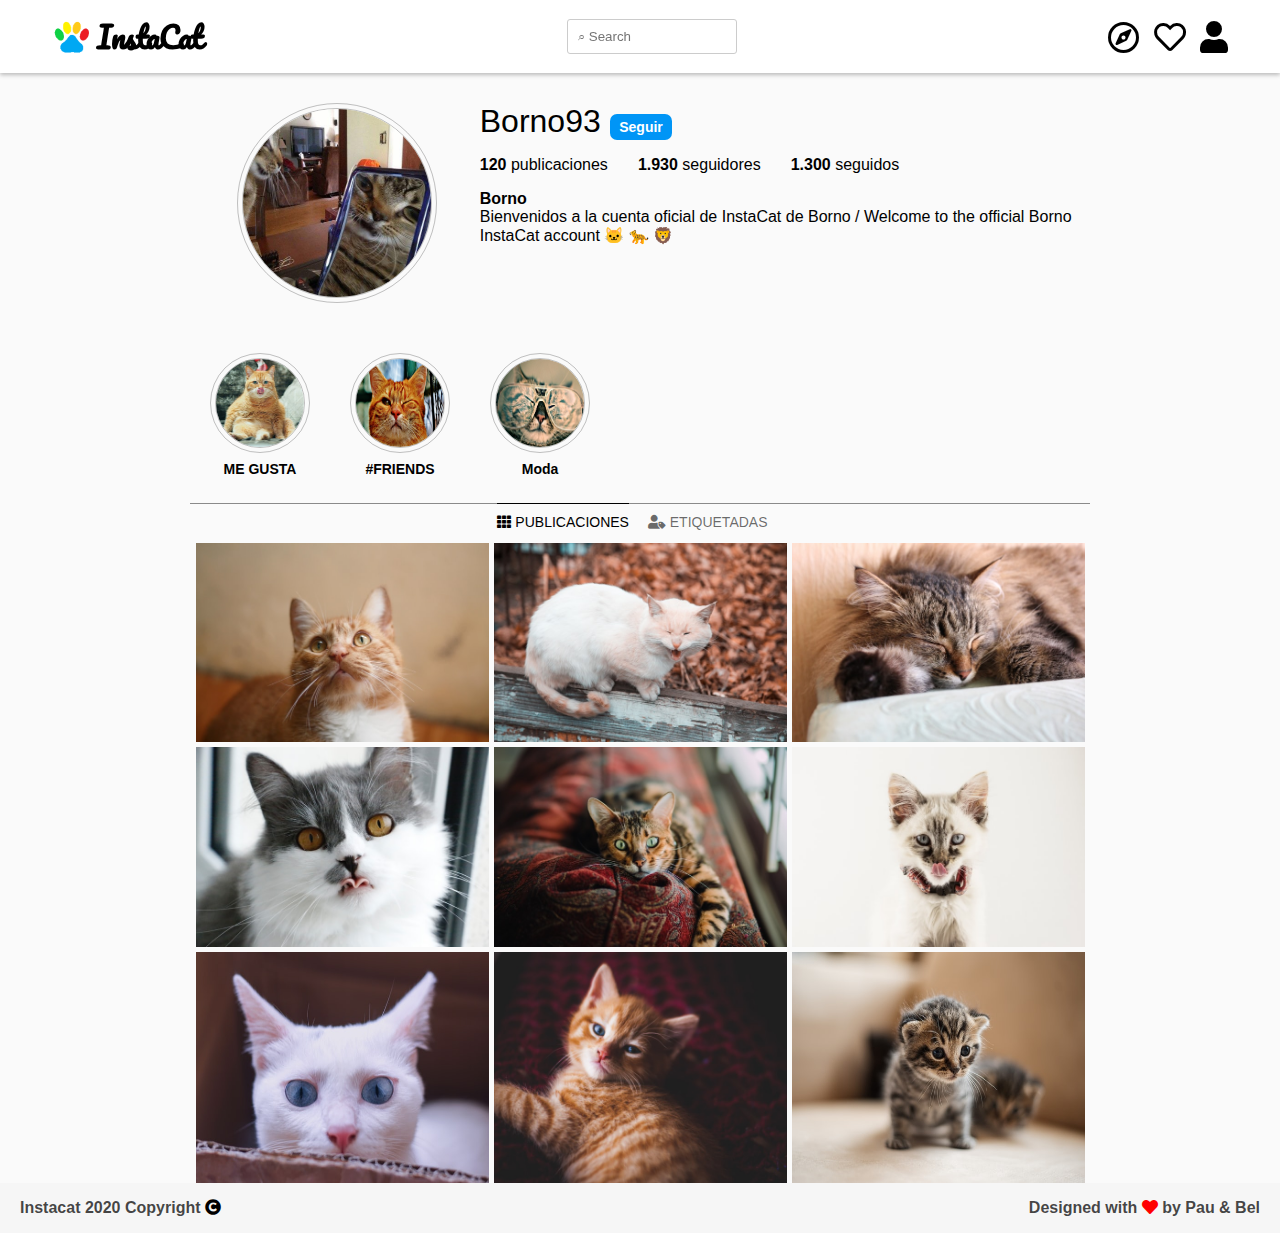
==== index.html @ bebe20be "ultimo cambio aceptado" ====
<!DOCTYPE html>
<html lang="en">

    <head>
        <meta charset="UTF-8">
        <meta name="viewport" content="width=device-width, initial-scale=1.0">
        <link rel="stylesheet" href="./styles/style.css">
        <link rel="stylesheet" href="https://use.fontawesome.com/releases/v5.12.1/css/all.css">
        <link href="https://fonts.googleapis.com/css2?family=Pacifico&display=swap" rel="stylesheet">
        <link rel="icon" type="image/png" href="favicon.png">
        <title>InstaCats</title>
    </head>

    <body>
        <!-- 
        ███╗   ██╗ █████╗ ██╗   ██╗
        ████╗  ██║██╔══██╗██║   ██║
        ██╔██╗ ██║███████║██║   ██║
        ██║╚██╗██║██╔══██║╚██╗ ██╔╝
        ██║ ╚████║██║  ██║ ╚████╔╝ 
        ╚═╝  ╚═══╝╚═╝  ╚═╝  ╚═══╝  
                                   
        -->
        <header class="header">
            <nav class="nav">
                <div class="nav__logo" >
                    <img class="nav__logo-logo" src="favicon.png" width="50" height="50">
                    <h4 class="nav__title">InstaCat</h4>
                </div>
  
                <input class="nav__search-bar " type="search" placeholder="&#8981; Search"  id="searchBarHeader"   />
            
                </form>
                <div class="nav__icons">
                    <i class="far fa-compass fa-2x nav__icons-icon "></i>

                    <i class="far fa-heart fa-2x nav__icons-icon" id="userLikes"></i>
                    
                    <i class="fas fa-user fa-2x nav__icons-icon"  id="userLogo"></i>


                
                    <div class="nav__icons__menu-likes" id="likesMenu"> 
                        <ul class="nav__icons__menu-profile__ul">
                            <li class="nav__icons__menu-profile__ul__li"> ♥ like 1</li>
                            <li class="nav__icons__menu-profile__ul__li"> ♥ like 2</li>
                            <li class="nav__icons__menu-profile__ul__li"> ♥ like 3</li>
                        </ul>
                        </div>
                    <div class="nav__icons__menu-profile" id="profileMenu"> 
                        <ul class="nav__icons__menu-profile__ul">
                            <li class="nav__icons__menu-profile__ul__li">Edit profile</li>
                            <li class="nav__icons__menu-profile__ul__li">Settings</li>
                            <li class="nav__icons__menu-profile__ul__li">Log out</li>
                        </ul>
                    
                    
                </div>
            </nav>
            </div>
        </header>


        <div class="container">
            <!-- 
                ██████╗ ██████╗  ██████╗ ███████╗██╗██╗     ███████╗
                ██╔══██╗██╔══██╗██╔═══██╗██╔════╝██║██║     ██╔════╝
                ██████╔╝██████╔╝██║   ██║█████╗  ██║██║     █████╗  
                ██╔═══╝ ██╔══██╗██║   ██║██╔══╝  ██║██║     ██╔══╝  
                ██║     ██║  ██║╚██████╔╝██║     ██║███████╗███████╗
                ╚═╝     ╚═╝  ╚═╝ ╚═════╝ ╚═╝     ╚═╝╚══════╝╚══════╝
                                                                    
             -->
            <section class="section-profile">
                <!-- PROFILE 1 -->
                <div class="profile__figure profile__col-1">
                    <figure class="profile__figure-container">
                        <img src="images/profile.jpg" alt="Foto de perfil" class="profile__img">
                    </figure>
                </div>
                <!-- PROFILE 2 -->
                <div class="profile__description-container profile__col-2">
                    <div class="profile__user">


                        <h1 class="profile__user-title">Borno93</h1>
                        <span class="profile__user-following">
                            <a class="user__following-button"> Seguir</a>
                        </span>

                    </div>
                    <div class="profile__followers">
                        <p><b>120</b> publicaciones</p>
                        <p><b>1.930</b> seguidores</p>
                        <p><b>1.300</b> seguidos</p>
                    </div>
                    <div class="profile__description">
                        <h4>Borno</h4>
                        <p>Bienvenidos a la cuenta oficial de InstaCat de Borno / Welcome to the
                            official Borno
                            InstaCat account &#128049; &#128006; &#129409;
                        </p>
                    </div>
                </div>
            </section>

            <!-- 
            ██████╗ ███████╗██╗      █████╗ ████████╗███████╗██████╗ 
            ██╔══██╗██╔════╝██║     ██╔══██╗╚══██╔══╝██╔════╝██╔══██╗
            ██████╔╝█████╗  ██║     ███████║   ██║   █████╗  ██║  ██║
            ██╔══██╗██╔══╝  ██║     ██╔══██║   ██║   ██╔══╝  ██║  ██║
            ██║  ██║███████╗███████╗██║  ██║   ██║   ███████╗██████╔╝
            ╚═╝  ╚═╝╚══════╝╚══════╝╚═╝  ╚═╝   ╚═╝   ╚══════╝╚═════╝ 
                                                                     
            -->
            <section class="friends">
                <figure class="friends__figure">

                    <img src="images/f-1.jpg" alt="Foto de perfil" class="friends__img">
                    <p class="friends__description">ME GUSTA</p>
                </figure>

                <figure class="friends__figure">

                    <img src="images/f-2.jpg" alt="Foto de perfil" class="friends__img">
                    <p class="friends__description">#FRIENDS</p>
                </figure>

                <figure class="friends__figure">

                    <img src="images/f-3.jpg" alt="Foto de perfil" class="friends__img">
                    <p class="friends__description">Moda</p>
                </figure>
            </section>
            <div class="line">

            </div>
            <div class="pubs-eti">
                <span class="tag-active" id="publicaciones" onclick="swt('publicaciones','etiquetas')"><i
                        class="fas fa-th "></i>
                    PUBLICACIONES</span>
                <span class="not-active" id="etiquetas" onclick="swt('etiquetas','publicaciones')"><i
                        class="fas fa-user-tag"></i>
                    ETIQUETADAS</span>
            </div>
            <!-- 
                 ██████╗  █████╗ ██╗     ██╗     ███████╗██████╗ ██╗   ██╗
                ██╔════╝ ██╔══██╗██║     ██║     ██╔════╝██╔══██╗╚██╗ ██╔╝
                ██║  ███╗███████║██║     ██║     █████╗  ██████╔╝ ╚████╔╝ 
                ██║   ██║██╔══██║██║     ██║     ██╔══╝  ██╔══██╗  ╚██╔╝  
                ╚██████╔╝██║  ██║███████╗███████╗███████╗██║  ██║   ██║   
                 ╚═════╝ ╚═╝  ╚═╝╚══════╝╚══════╝╚══════╝╚═╝  ╚═╝   ╚═╝   
                                                                          
             -->


            <div class="gallery">
                <div class="gallery__item gallery__grid-item1">
                    <a class="gallery__img-link">
                        <img class="gallery__img-post" data-img='1' src="images/w-1.jpg" alt="imagen de gato"
                            width="350" height="300">
                        <span class="gallery__likes gallery__overlay"><i class="fas fa-heart"></i> 100</span>
                        <span class="gallery__comments gallery__overlay"><i class="fas fa-comments"></i> 100</span>
                    </a>
                </div>
                <div class="gallery__item  gallery__grid-item2">
                    <a class="gallery__img-link">
                        <img class="gallery__img-post" data-img='2' src="images/w-2.jpg" alt="imagen de gato"
                            width="350" height="300">

                        <span class="gallery__likes gallery__overlay"><i class="fas fa-heart"></i> 100</span>
                        <span class="gallery__comments gallery__overlay"><i class="fas fa-comments"></i> 100</span>


                    </a>
                </div>
                <div class="gallery__item gallery__grid-item3">
                    <a class="gallery__img-link">
                        <img class="gallery__img-post" data-img='3' src="images/w-3.jpg" alt="imagen de gato"
                            width="350" height="300">
                        <span class="gallery__likes gallery__overlay"><i class="fas fa-heart"></i> 100</span>
                        <span class="gallery__comments gallery__overlay"><i class="fas fa-comments"></i> 100</span>
                    </a>
                </div>
                <div class="gallery__item gallery__grid-item4">
                    <a class="gallery__img-link">
                        <img class="gallery__img-post" data-img='4' src="images/w-4.jpg" alt="imagen de gato"
                            width="350" height="300">
                        <span class="gallery__likes gallery__overlay"><i class="fas fa-heart"></i> 100</span>
                        <span class="gallery__comments gallery__overlay"><i class="fas fa-comments"></i> 100</span>
                    </a>
                </div>
                <div class="gallery__item gallery__grid-item4">
                    <a class="gallery__img-link">
                        <img class="gallery__img-post" data-img='5' src="images/w-5.jpg" alt="imagen de gato"
                            width="350" height="300">
                        <span class="gallery__likes gallery__overlay"><i class="fas fa-heart"></i> 100</span>
                        <span class="gallery__comments gallery__overlay"><i class="fas fa-comments"></i> 100</span>
                    </a>
                </div>
                <div class="gallery__item gallery__grid-item6">
                    <a class="gallery__img-link">
                        <img class="gallery__img-post" data-img='6' src="images/w-6.jpg" alt="imagen de gato"
                            width="350" height="300">
                        <span class="gallery__likes gallery__overlay"><i class="fas fa-heart"></i> 100</span>
                        <span class="gallery__comments gallery__overlay"><i class="fas fa-comments"></i> 100</span>
                    </a>
                </div>
                <div class="gallery__item gallery__grid-item7">
                    <a class="gallery__img-link">
                        <img class="gallery__img-post" data-img='7' src="images/w-7.jpg" alt="imagen de gato"
                            width="350" height="300">
                        <span class="gallery__likes gallery__overlay"><i class="fas fa-heart"></i> 100</span>
                        <span class="gallery__comments gallery__overlay"><i class="fas fa-comments"></i> 100</span>
                    </a>
                </div>
                <div class="gallery__item gallery__grid-item8">
                    <a class="gallery__img-link">
                        <img class="gallery__img-post" data-img='8' src="images/w-8.jpg" alt="imagen de gato"
                            width="350" height="300">
                        <span class="gallery__likes gallery__overlay"><i class="fas fa-heart"></i> 100</span>
                        <span class="gallery__comments gallery__overlay"><i class="fas fa-comments"></i> 100</span>
                    </a>
                </div>
                <div class="gallery__item gallery__grid-item9">
                    <a class="gallery__img-link">
                        <img class="gallery__img-post" data-img='9' src="images/w-9.jpg" alt="imagen de gato"
                            width="350" height="300">
                        <span class="gallery__likes gallery__overlay"><i class="fas fa-heart"></i> 100</span>
                        <span class="gallery__comments gallery__overlay"><i class="fas fa-comments"></i> 100</span>
                    </a>
                </div>
            </div>
        </div>
        <section class="modal" id="modal">
            <div class="modal__img-container" data-imgm='1'>

                <img class="modal__img" src="images/w-1.jpg">
            </div>
            <div class="modal__img-container" data-imgm='2'>

                <img class="modal__img" src="images/w-2.jpg">
            </div>
            <div class="modal__img-container" data-imgm='3'>

                <img class="modal__img" src="images/w-3.jpg">
            </div>
            <div class="modal__img-container" data-imgm='4'>
                <img class="modal__img" src="images/w-4.jpg">
            </div>
            <div class="modal__img-container" data-imgm='5'>

                <img class="modal__img" src="images/w-5.jpg">
            </div>
            <div class="modal__img-container" data-imgm='6'>

                <img class="modal__img" src="images/w-6.jpg">
            </div>
            <div class="modal__img-container" data-imgm='7'>

                <img class="modal__img" src="images/w-7.jpg">
            </div>
            <div class="modal__img-container" data-imgm='8'>

                <img class="modal__img" src="images/w-8.jpg">
            </div>
            <div class="modal__img-container" data-imgm='9'>

                <img class="modal__img" src="images/w-9.jpg">
            </div>
            <i class="fas fa-chevron-left fa-3x modal__left" id="left-arrow-modal"></i>
            <i class="fas fa-chevron-right fa-3x modal__right" id="right-arrow-modal"></i>
        </section>
        <footer class="footer">
            <div>
                <p class="footer__cr">Instacat 2020 Copyright <i class="fas fa-copyright footer__cr-logo"></i></p>
            </div>
            <div>
                <p class="footer__authors">
                    Designed with <i class="fas fa-heart footer__authors-logo"></i> by <b>Pau & Bel</b>
                </p>
            </div>

        </footer>
        <script src="script.js"></script>
        <script src="./scripts/modal.js"></script>
    </body>

</html>
---- styles/style.css ----
* {
  -webkit-box-sizing: border-box;
  box-sizing: border-box;
}

body {
  -webkit-font-smoothing: subpixel-antialiased;
  background-color: #fafafa;
  color: black;
  font-family: "Segoe UI", Tahoma, Geneva, Verdana, sans-serif;
  margin: 0 auto;
}

body .container {
  max-width: 1200px;
  margin: auto;
  min-height: 100vh;
  background-color: #fafafa;
}

.line {
  max-width: 900px;
  margin: auto;
  height: 1px;
  background-color: rgba(97, 97, 97, 0.733);
}

.nav__search-bar--active {
  -webkit-animation: nav-animation 2s 1 0s linear;
          animation: nav-animation 2s 1 0s linear;
  -webkit-animation-fill-mode: forwards;
          animation-fill-mode: forwards;
}

.nav__search-bar--remove {
  -webkit-animation: nav-animation-remove 2s 1 0s linear;
          animation: nav-animation-remove 2s 1 0s linear;
  -webkit-animation-fill-mode: forwards;
          animation-fill-mode: forwards;
}

@-webkit-keyframes nav-animation {
  0% {
    -webkit-transform: rotate(xx);
            transform: rotate(xx);
    width: 20%;
  }
  17% {
    -webkit-transform: rotate(xx);
            transform: rotate(xx);
    width: 35%;
    -webkit-box-shadow: 0px -1px 6px 2px darkgray;
            box-shadow: 0px -1px 6px 2px darkgray;
  }
  100% {
    -webkit-transform: rotate(xx);
            transform: rotate(xx);
    width: 35%;
    -webkit-box-shadow: 0px -1px 6px 2px darkgray;
            box-shadow: 0px -1px 6px 2px darkgray;
  }
}

@keyframes nav-animation {
  0% {
    -webkit-transform: rotate(xx);
            transform: rotate(xx);
    width: 20%;
  }
  17% {
    -webkit-transform: rotate(xx);
            transform: rotate(xx);
    width: 35%;
    -webkit-box-shadow: 0px -1px 6px 2px darkgray;
            box-shadow: 0px -1px 6px 2px darkgray;
  }
  100% {
    -webkit-transform: rotate(xx);
            transform: rotate(xx);
    width: 35%;
    -webkit-box-shadow: 0px -1px 6px 2px darkgray;
            box-shadow: 0px -1px 6px 2px darkgray;
  }
}

@-webkit-keyframes nav-animation-remove {
  0% {
    -webkit-transform: rotate(xx);
            transform: rotate(xx);
    width: 35%;
    -webkit-box-shadow: 0px -1px 6px 2px darkgray;
            box-shadow: 0px -1px 6px 2px darkgray;
  }
  17% {
    -webkit-transform: rotate(xx);
            transform: rotate(xx);
    width: 20%;
    -webkit-box-shadow: 0px -1px 6px 2px darkgray;
            box-shadow: 0px -1px 6px 2px darkgray;
  }
  100% {
    -webkit-transform: rotate(xx);
            transform: rotate(xx);
    width: 20%;
  }
}

@keyframes nav-animation-remove {
  0% {
    -webkit-transform: rotate(xx);
            transform: rotate(xx);
    width: 35%;
    -webkit-box-shadow: 0px -1px 6px 2px darkgray;
            box-shadow: 0px -1px 6px 2px darkgray;
  }
  17% {
    -webkit-transform: rotate(xx);
            transform: rotate(xx);
    width: 20%;
    -webkit-box-shadow: 0px -1px 6px 2px darkgray;
            box-shadow: 0px -1px 6px 2px darkgray;
  }
  100% {
    -webkit-transform: rotate(xx);
            transform: rotate(xx);
    width: 20%;
  }
}

.nav__icons__menu-profile {
  position: absolute;
  right: 0;
  top: 110%;
  display: none;
  min-width: 220px;
  height: 20vh;
  background-color: #f1f1f1;
  -webkit-box-shadow: -1px 0px 6px 2px #544b54;
          box-shadow: -1px 0px 6px 2px #544b54;
  border-radius: 2%;
}

.nav__icons__menu-profile__ul {
  display: -webkit-box;
  display: -ms-flexbox;
  display: flex;
  -webkit-box-orient: vertical;
  -webkit-box-direction: normal;
      -ms-flex-direction: column;
          flex-direction: column;
  -webkit-box-pack: space-evenly;
      -ms-flex-pack: space-evenly;
          justify-content: space-evenly;
  -webkit-box-align: center;
      -ms-flex-align: center;
          align-items: center;
  height: 90%;
  width: 100%;
  margin: 0;
  padding: 0;
}

.nav__icons__menu-profile__ul__li {
  text-decoration: none;
  display: inline-block;
  font-size: 100%;
  cursor: pointer;
}

.nav__icons__menu-likes {
  position: absolute;
  right: 30%;
  top: 110%;
  display: none;
  min-width: 220px;
  height: 20vh;
  background-color: #f1f1f1;
  -webkit-box-shadow: -1px 0px 6px 2px #544b54;
          box-shadow: -1px 0px 6px 2px #544b54;
  border-radius: 2%;
}

.nav__icons__menu-likes__ul {
  display: -webkit-box;
  display: -ms-flexbox;
  display: flex;
  -webkit-box-orient: vertical;
  -webkit-box-direction: normal;
      -ms-flex-direction: column;
          flex-direction: column;
  -webkit-box-pack: space-evenly;
      -ms-flex-pack: space-evenly;
          justify-content: space-evenly;
  -webkit-box-align: center;
      -ms-flex-align: center;
          align-items: center;
  height: 90%;
  width: 100%;
  margin: 0;
  padding: 0;
}

.nav__icons__menu-likes__ul__li {
  text-decoration: none;
  display: inline-block;
  font-size: 100%;
  cursor: pointer;
}

.toggle-menu {
  display: inline-block;
}

@-webkit-keyframes scale01 {
  0% {
    -webkit-transform: translate(-50%, -50%) scale(0);
            transform: translate(-50%, -50%) scale(0);
  }
  100% {
    -webkit-transform: translate(-50%, -50%) scale(1);
            transform: translate(-50%, -50%) scale(1);
  }
}

@keyframes scale01 {
  0% {
    -webkit-transform: translate(-50%, -50%) scale(0);
            transform: translate(-50%, -50%) scale(0);
  }
  100% {
    -webkit-transform: translate(-50%, -50%) scale(1);
            transform: translate(-50%, -50%) scale(1);
  }
}

.modal {
  position: fixed;
  top: 0;
  left: 0;
  z-index: 4;
  width: 100%;
  height: 100%;
  background-color: rgba(0, 0, 0, 0.466);
  visibility: hidden;
  color: white;
}

.modal__img-container {
  position: fixed;
  top: 50%;
  left: 50%;
  z-index: 5;
  visibility: hidden;
  -webkit-transform: translate(-50%, -50%);
          transform: translate(-50%, -50%);
  -webkit-animation-fill-mode: forwards;
          animation-fill-mode: forwards;
  width: 800px;
  height: 600px;
  background-color: red;
}

.modal__img-container :hover {
  cursor: pointer;
}

.modal__img-container .modal__img {
  display: block;
  width: 100%;
  height: 100%;
}

.modal .modal__img-container--active {
  visibility: visible;
}

.modal .modal__left,
.modal .modal__right {
  position: absolute;
  top: 50%;
  z-index: 10;
  -webkit-transform: translateY(-50%);
          transform: translateY(-50%);
  color: rgba(255, 255, 255, 0.664);
}

.modal .modal__left:hover,
.modal .modal__right:hover {
  -webkit-transition: background-color 0.7s, color 0.3s;
  transition: background-color 0.7s, color 0.3s;
  background-color: rgba(0, 0, 0, 0.555);
  cursor: pointer;
  color: white;
}

.modal .modal__left {
  left: calc(50% - 400px);
  padding: 8px 10px 10px 5px;
}

.modal .modal__right {
  right: calc(50% - 400px);
  padding: 8px 5px 10px 10px;
}

.modal--active {
  visibility: visible;
}

.scaleup {
  -webkit-animation: scale01 0.5s 1 forwards;
          animation: scale01 0.5s 1 forwards;
}

.header {
  padding: 10px 0;
  background-color: white;
  -webkit-box-shadow: rgba(0, 0, 0, 0.25) 0 2px 4px 0;
          box-shadow: rgba(0, 0, 0, 0.25) 0 2px 4px 0;
  position: -webkit-sticky;
  position: sticky;
  top: 0;
  z-index: 2;
  border-bottom: #f8f8f8;
}

.header .nav {
  max-width: 1200px;
  margin: auto;
  display: -webkit-box;
  display: -ms-flexbox;
  display: flex;
  -webkit-box-pack: justify;
      -ms-flex-pack: justify;
          justify-content: space-between;
  -webkit-box-align: center;
      -ms-flex-align: center;
          align-items: center;
  padding: 0 7px;
}

.header .nav__logo {
  font-family: "Pacifico", cursive;
  font-size: 30px;
  font-weight: 0;
  -webkit-user-select: none;
     -moz-user-select: none;
      -ms-user-select: none;
          user-select: none;
  letter-spacing: -1.5px;
  display: -webkit-box;
  display: -ms-flexbox;
  display: flex;
}

.header .nav__logo .nav__title {
  margin: 0;
}

.header .nav__search-bar {
  display: inline-block;
  width: 170px;
  height: 35px;
  padding: 10px;
  border-radius: 3px;
  border: 1px solid #ccc;
  -webkit-transition: 0.5s;
  transition: 0.5s;
  outline: none;
}

.header .nav__icons {
  position: relative;
}

.header .nav__icons-icon {
  margin: 0 5px;
  cursor: pointer;
}

.header .nav__icons-icon:hover {
  -webkit-transition: color 0.2s;
  transition: color 0.2s;
  color: rgba(47, 47, 47, 0.746);
}

.section-profile {
  padding-left: 5px;
  padding-top: 30px;
  max-width: 900px;
  display: -webkit-box;
  display: -ms-flexbox;
  display: flex;
  margin: auto;
}

.profile__col-1 {
  width: 35%;
  display: -webkit-box;
  display: -ms-flexbox;
  display: flex;
  -webkit-box-pack: center;
      -ms-flex-pack: center;
          justify-content: center;
}

.profile__col-1 .profile__figure-container {
  display: -webkit-box;
  display: -ms-flexbox;
  display: flex;
  -webkit-box-pack: center;
      -ms-flex-pack: center;
          justify-content: center;
  -webkit-box-align: center;
      -ms-flex-align: center;
          align-items: center;
  -ms-flex-item-align: center;
      align-self: center;
  position: relative;
  width: 200px;
  height: 200px;
  margin: 0;
  border-radius: 100%;
  border: 1px solid rgba(73, 73, 73, 0.333);
  cursor: pointer;
  -ms-flex-negative: 0;
      flex-shrink: 0;
}

.profile__col-1 .profile__figure-container .profile__img {
  border: 1px solid rgba(73, 73, 73, 0.333);
  border-radius: 100%;
  -webkit-box-sizing: border-box;
          box-sizing: border-box;
  display: block;
  height: 190px;
  width: 190px;
}

.profile__col-2 {
  width: 75%;
}

.profile__col-2 .profile__user-title {
  display: inline-block;
  text-decoration: none;
  display: inline;
  font-style: normal;
  font-weight: lighter;
}

.profile__col-2 .user__following-button {
  display: inline-block;
  margin-left: 5px;
  color: white;
  font-weight: bold;
  background-color: #0095f6;
  font-size: 14px;
  text-decoration: none;
  padding: 5px 9px;
  border-radius: 7px;
}

.profile__col-2 .profile__followers {
  display: -webkit-box;
  display: -ms-flexbox;
  display: flex;
}

.profile__col-2 .profile__followers p {
  margin-right: 30px;
}

.profile__col-2 .profile__description {
  margin-bottom: 20px;
}

.profile__col-2 .profile__description > * {
  margin: 0;
}

.friends {
  max-width: 900px;
  margin: auto;
  height: 200px;
  display: -webkit-box;
  display: -ms-flexbox;
  display: flex;
}

.friends .friends__figure {
  display: -webkit-box;
  display: -ms-flexbox;
  display: flex;
  -webkit-box-pack: center;
      -ms-flex-pack: center;
          justify-content: center;
  -webkit-box-align: center;
      -ms-flex-align: center;
          align-items: center;
  -ms-flex-item-align: center;
      align-self: center;
  position: relative;
  width: 100px;
  height: 100px;
  margin: 0;
  border-radius: 100%;
  border: 1px solid rgba(73, 73, 73, 0.333);
  cursor: pointer;
  margin: 0 20px;
}

.friends .friends__figure .friends__img {
  border: 1px solid rgba(73, 73, 73, 0.333);
  border-radius: 100%;
  -webkit-box-sizing: border-box;
          box-sizing: border-box;
  display: block;
  height: 90px;
  width: 90px;
}

.friends .friends__figure .friends__description {
  position: absolute;
  bottom: -39px;
  font-size: 14px;
  font-weight: bold;
}

.gallery {
  display: -ms-grid;
  display: grid;
  -ms-grid-columns: (minmax(auto, 293px))[3];
      grid-template-columns: repeat(3, minmax(auto, 293px));
  -ms-grid-rows: (minmax(auto, 293))[3];
      grid-template-rows: repeat(3, minmax(auto, 293));
  gap: 5px;
  height: auto;
  -webkit-box-pack: center;
      -ms-flex-pack: center;
          justify-content: center;
}

.gallery .gallery__item {
  margin: 0;
  padding: 0;
  height: 100%;
  display: relative;
}

.gallery .gallery__item :hover {
  cursor: pointer;
}

.gallery .gallery__img-link {
  display: block;
  position: relative;
  height: 100%;
}

.gallery .gallery__img-link:hover {
  -webkit-transition: -webkit-filter 0.2s;
  transition: -webkit-filter 0.2s;
  transition: filter 0.2s;
  transition: filter 0.2s, -webkit-filter 0.2s;
  -webkit-filter: brightness(86%);
          filter: brightness(86%);
}

.gallery .gallery__img-link:hover .gallery__overlay {
  -webkit-transition: opacity 0.5s;
  transition: opacity 0.5s;
  opacity: 1;
}

.gallery .gallery__img-post {
  width: 100%;
  height: 100%;
}

.gallery .gallery__likes {
  left: 35%;
  -webkit-transform: translate(-50%, 50%);
          transform: translate(-50%, 50%);
}

.gallery .gallery__likes:hover {
  background-color: #fff;
  -webkit-box-shadow: rgba(0, 0, 0, 0.1) 0 1px 3px;
          box-shadow: rgba(0, 0, 0, 0.1) 0 1px 3px;
  color: #111;
}

.gallery .gallery__comments {
  right: 35%;
  -webkit-transform: translate(50%, 50%);
          transform: translate(50%, 50%);
}

.gallery .gallery__comments:hover {
  background-color: #fff;
  -webkit-box-shadow: rgba(0, 0, 0, 0.1) 0 1px 3px;
          box-shadow: rgba(0, 0, 0, 0.1) 0 1px 3px;
  color: #111;
}

/* likes comments */
.gallery__overlay {
  position: absolute;
  bottom: 12%;
  opacity: 0;
  font-size: 16px;
  padding: 5px;
  color: #767676;
  background-color: rgba(255, 255, 255, 0.74);
  border: 1px solid transparent;
  border-radius: 4px;
  cursor: pointer;
  -webkit-box-shadow: rgba(0, 0, 0, 0.06) 0 1px 2px;
          box-shadow: rgba(0, 0, 0, 0.06) 0 1px 2px;
}

.pubs-eti {
  text-align: center;
  margin-bottom: 13px;
  font-size: 14px;
}

.pubs-eti span {
  display: inline-block;
  margin-right: 15px;
  cursor: pointer;
  padding-top: 10px;
  margin-top: -1px;
}

.tag-active {
  color: black;
  border-top: 1px solid black;
}

.not-active {
  color: rgba(31, 31, 31, 0.664);
}

.footer {
  display: -webkit-box;
  display: -ms-flexbox;
  display: flex;
  -webkit-box-pack: justify;
      -ms-flex-pack: justify;
          justify-content: space-between;
  background-color: #f1f1f186;
  color: rgba(0, 0, 0, 0.733);
  padding: 0 20px;
  font-weight: bold;
}

.footer__cr-logo {
  color: black;
}

.footer__authors-logo {
  color: red;
}

@media only screen and (max-width: 768px) {
  .gallery {
    grid-gap: 3px;
    -ms-grid-columns: 1fr 1fr;
        grid-template-columns: 1fr 1fr;
  }
  .section-profile {
    -ms-flex-wrap: wrap;
        flex-wrap: wrap;
    -webkit-box-pack: center;
        -ms-flex-pack: center;
            justify-content: center;
    padding-top: 0;
  }
  .profile__user {
    width: -webkit-fit-content;
    width: -moz-fit-content;
    width: fit-content;
    margin: auto;
    -ms-flex-item-align: center;
        -ms-grid-row-align: center;
        align-self: center;
    margin-bottom: 20px;
  }
  .friends {
    -webkit-box-pack: center;
        -ms-flex-pack: center;
            justify-content: center;
    -webkit-transform: scale(0.9);
            transform: scale(0.9);
  }
  .profile__col-1 {
    width: 100%;
    -webkit-box-pack: center;
        -ms-flex-pack: center;
            justify-content: center;
  }
  .profile__col-1 .profile__figure-container {
    margin-left: 50px;
    -webkit-transform: scale(0.9);
            transform: scale(0.9);
  }
}

@media only screen and (max-width: 480px) {
  .gallery {
    grid-gap: 6px;
    -ms-grid-columns: 1fr;
        grid-template-columns: 1fr;
  }
  .header {
    padding: 3px 0;
  }
  .nav__search-bar {
    width: 40px;
  }
  .nav > * {
    -webkit-transform: scale(0.8);
            transform: scale(0.8);
  }
  .footer {
    -webkit-box-orient: vertical;
    -webkit-box-direction: normal;
        -ms-flex-direction: column;
            flex-direction: column;
    font-size: 0.8em;
    padding-top: 5px;
  }
  .footer div {
    text-align: center;
  }
  .footer div p {
    margin: 5px 0;
  }
}

@media only screen and (max-width: 380px) {
  .nav__logo {
    -webkit-transform: scale(0.8);
            transform: scale(0.8);
  }
  .nav {
    -webkit-box-pack: justify;
        -ms-flex-pack: justify;
            justify-content: space-between;
  }
  .nav__search-bar {
    display: none;
  }
}
/*# sourceMappingURL=style.css.map */
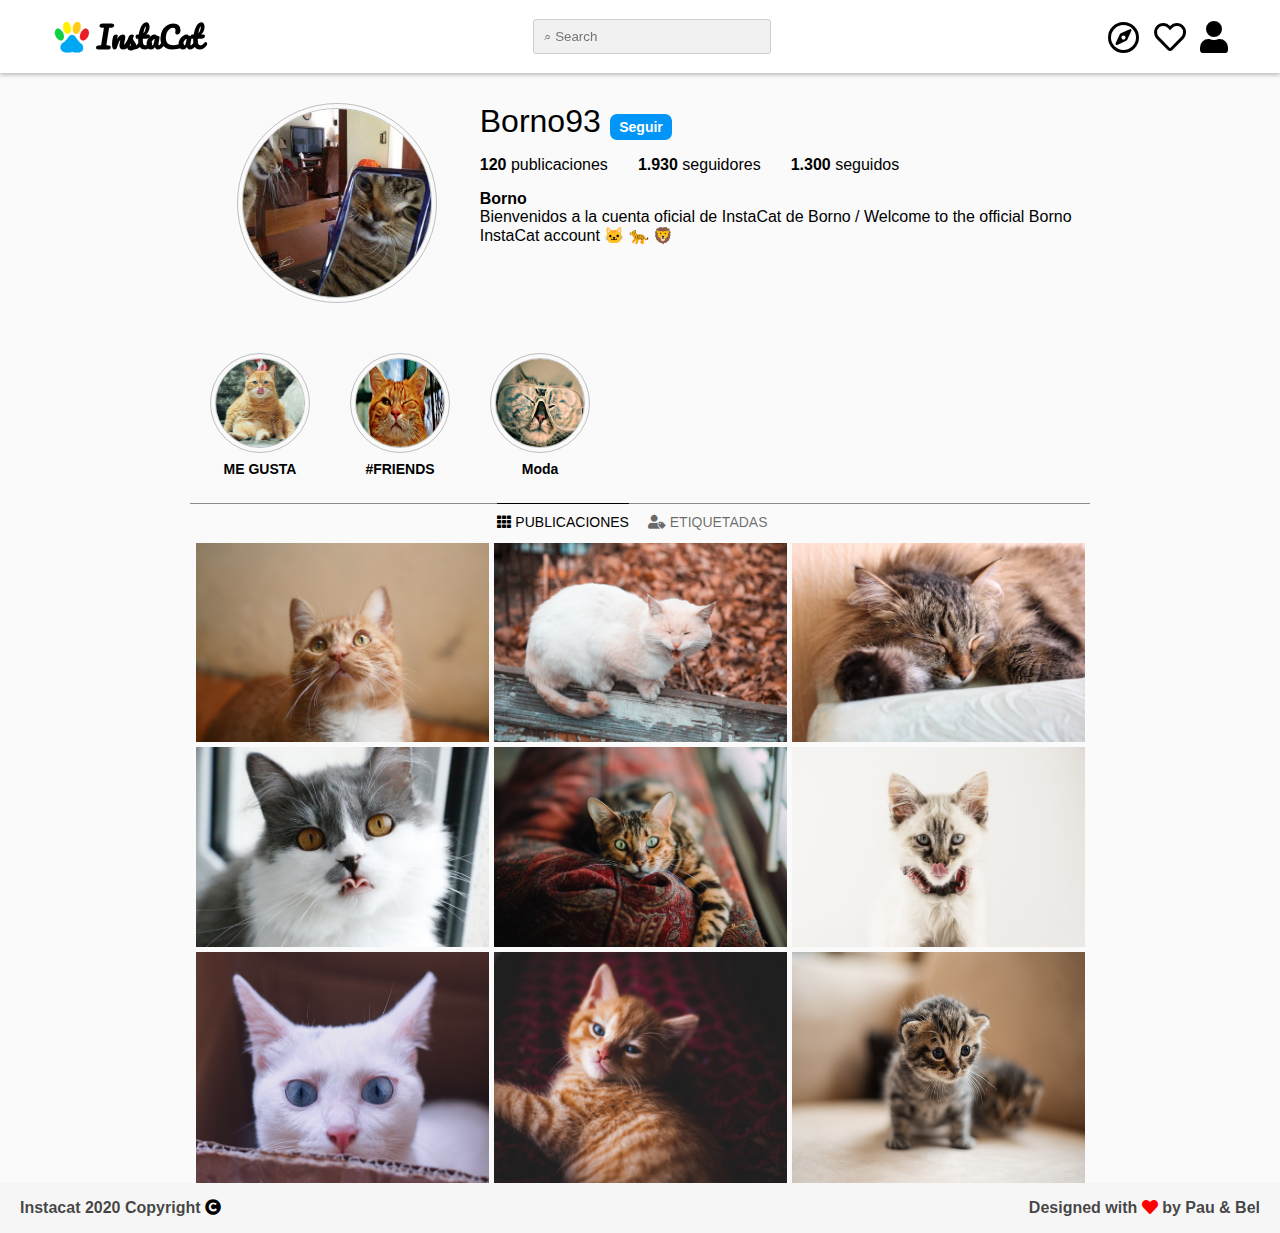
==== commit 24439647: "Agregado modal header" ====
--- a/index.html
+++ b/index.html
@@ -23,43 +23,43 @@
         -->
         <header class="header">
             <nav class="nav">
-                <div class="nav__logo" >
+                <div class="nav__logo">
                     <img class="nav__logo-logo" src="favicon.png" width="50" height="50">
                     <h4 class="nav__title">InstaCat</h4>
                 </div>
-  
-                <input class="nav__search-bar " type="search" placeholder="&#8981; Search"  id="searchBarHeader"   />
-            
+
+                <input class="nav__search-bar " type="search" placeholder="&#8981; Search" id="searchBarHeader" />
+
                 </form>
                 <div class="nav__icons">
                     <i class="far fa-compass fa-2x nav__icons-icon "></i>
 
                     <i class="far fa-heart fa-2x nav__icons-icon" id="userLikes"></i>
-                    
-                    <i class="fas fa-user fa-2x nav__icons-icon"  id="userLogo"></i>
-
-
-                
-                    <div class="nav__icons__menu-likes" id="likesMenu"> 
+
+                    <i class="fas fa-user fa-2x nav__icons-icon" id="userLogo"></i>
+
+
+
+                    <div class="nav__icons__menu-likes" id="likesMenu">
                         <ul class="nav__icons__menu-profile__ul">
                             <li class="nav__icons__menu-profile__ul__li"> ♥ like 1</li>
                             <li class="nav__icons__menu-profile__ul__li"> ♥ like 2</li>
                             <li class="nav__icons__menu-profile__ul__li"> ♥ like 3</li>
                         </ul>
-                        </div>
-                    <div class="nav__icons__menu-profile" id="profileMenu"> 
+                    </div>
+                    <div class="nav__icons__menu-profile" id="profileMenu">
                         <ul class="nav__icons__menu-profile__ul">
                             <li class="nav__icons__menu-profile__ul__li">Edit profile</li>
                             <li class="nav__icons__menu-profile__ul__li">Settings</li>
                             <li class="nav__icons__menu-profile__ul__li">Log out</li>
                         </ul>
-                    
-                    
-                </div>
+
+
+                    </div>
             </nav>
             </div>
         </header>
-
+        <div class="modal-header" id="modalHeader"></div>
 
         <div class="container">
             <!-- 
@@ -143,6 +143,7 @@
                         class="fas fa-user-tag"></i>
                     ETIQUETADAS</span>
             </div>
+
             <!-- 
                  ██████╗  █████╗ ██╗     ██╗     ███████╗██████╗ ██╗   ██╗
                 ██╔════╝ ██╔══██╗██║     ██║     ██╔════╝██╔══██╗╚██╗ ██╔╝
@@ -284,6 +285,7 @@
         </footer>
         <script src="script.js"></script>
         <script src="./scripts/modal.js"></script>
+        <script src="./scripts/header.js"> </script>
     </body>
 
 </html>--- a/styles/style.css
+++ b/styles/style.css
@@ -26,103 +26,51 @@
 }
 
 .nav__search-bar--active {
-  -webkit-animation: nav-animation 2s 1 0s linear;
-          animation: nav-animation 2s 1 0s linear;
+  -webkit-animation: nav-animation 0.5s 1 0s;
+          animation: nav-animation 0.5s 1 0s;
   -webkit-animation-fill-mode: forwards;
           animation-fill-mode: forwards;
 }
 
 .nav__search-bar--remove {
-  -webkit-animation: nav-animation-remove 2s 1 0s linear;
-          animation: nav-animation-remove 2s 1 0s linear;
+  -webkit-animation: nav-animation-remove 0.5s 1 0s;
+          animation: nav-animation-remove 0.5s 1 0s;
   -webkit-animation-fill-mode: forwards;
           animation-fill-mode: forwards;
 }
 
 @-webkit-keyframes nav-animation {
-  0% {
-    -webkit-transform: rotate(xx);
-            transform: rotate(xx);
+  from {
     width: 20%;
   }
-  17% {
-    -webkit-transform: rotate(xx);
-            transform: rotate(xx);
-    width: 35%;
-    -webkit-box-shadow: 0px -1px 6px 2px darkgray;
-            box-shadow: 0px -1px 6px 2px darkgray;
-  }
-  100% {
-    -webkit-transform: rotate(xx);
-            transform: rotate(xx);
-    width: 35%;
-    -webkit-box-shadow: 0px -1px 6px 2px darkgray;
-            box-shadow: 0px -1px 6px 2px darkgray;
+  to {
+    width: 25%;
   }
 }
 
 @keyframes nav-animation {
-  0% {
-    -webkit-transform: rotate(xx);
-            transform: rotate(xx);
+  from {
     width: 20%;
   }
-  17% {
-    -webkit-transform: rotate(xx);
-            transform: rotate(xx);
-    width: 35%;
-    -webkit-box-shadow: 0px -1px 6px 2px darkgray;
-            box-shadow: 0px -1px 6px 2px darkgray;
-  }
-  100% {
-    -webkit-transform: rotate(xx);
-            transform: rotate(xx);
-    width: 35%;
-    -webkit-box-shadow: 0px -1px 6px 2px darkgray;
-            box-shadow: 0px -1px 6px 2px darkgray;
+  to {
+    width: 25%;
   }
 }
 
 @-webkit-keyframes nav-animation-remove {
-  0% {
-    -webkit-transform: rotate(xx);
-            transform: rotate(xx);
-    width: 35%;
-    -webkit-box-shadow: 0px -1px 6px 2px darkgray;
-            box-shadow: 0px -1px 6px 2px darkgray;
-  }
-  17% {
-    -webkit-transform: rotate(xx);
-            transform: rotate(xx);
+  from {
+    width: 25%;
+  }
+  to {
     width: 20%;
-    -webkit-box-shadow: 0px -1px 6px 2px darkgray;
-            box-shadow: 0px -1px 6px 2px darkgray;
-  }
-  100% {
-    -webkit-transform: rotate(xx);
-            transform: rotate(xx);
-    width: 20%;
   }
 }
 
 @keyframes nav-animation-remove {
-  0% {
-    -webkit-transform: rotate(xx);
-            transform: rotate(xx);
-    width: 35%;
-    -webkit-box-shadow: 0px -1px 6px 2px darkgray;
-            box-shadow: 0px -1px 6px 2px darkgray;
-  }
-  17% {
-    -webkit-transform: rotate(xx);
-            transform: rotate(xx);
-    width: 20%;
-    -webkit-box-shadow: 0px -1px 6px 2px darkgray;
-            box-shadow: 0px -1px 6px 2px darkgray;
-  }
-  100% {
-    -webkit-transform: rotate(xx);
-            transform: rotate(xx);
+  from {
+    width: 25%;
+  }
+  to {
     width: 20%;
   }
 }
@@ -211,6 +159,18 @@
   display: inline-block;
 }
 
+.modal-header {
+  position: fixed;
+  top: 0;
+  left: 0;
+  z-index: 4;
+  width: 100%;
+  height: 100%;
+  background-color: rgba(0, 0, 0, 0.37);
+  visibility: hidden;
+  color: white;
+}
+
 @-webkit-keyframes scale01 {
   0% {
     -webkit-transform: translate(-50%, -50%) scale(0);
@@ -240,7 +200,7 @@
   z-index: 4;
   width: 100%;
   height: 100%;
-  background-color: rgba(0, 0, 0, 0.466);
+  background-color: rgba(0, 0, 0, 0.37);
   visibility: hidden;
   color: white;
 }
@@ -359,7 +319,7 @@
 
 .header .nav__search-bar {
   display: inline-block;
-  width: 170px;
+  width: 20%;
   height: 35px;
   padding: 10px;
   border-radius: 3px;
@@ -367,6 +327,7 @@
   -webkit-transition: 0.5s;
   transition: 0.5s;
   outline: none;
+  background-color: #f1f1f1;
 }
 
 .header .nav__icons {
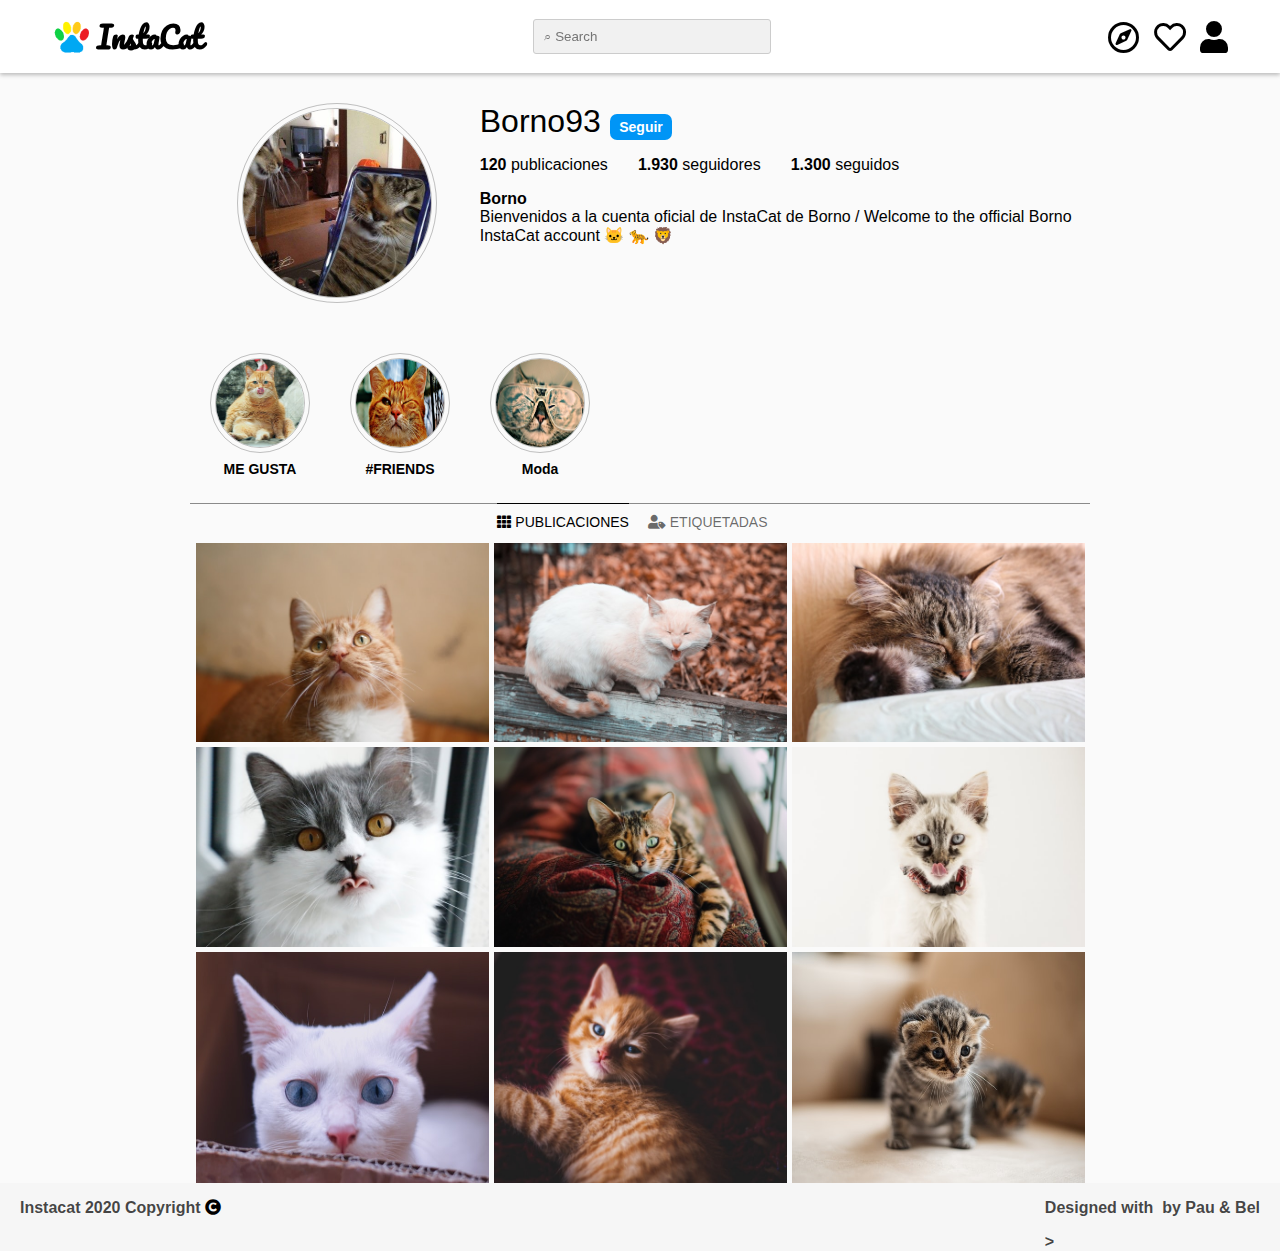
==== commit d608462f: "Agregado: Script de likes" ====
--- a/index.html
+++ b/index.html
@@ -160,8 +160,8 @@
                     <a class="gallery__img-link">
                         <img class="gallery__img-post" data-img='1' src="images/w-1.jpg" alt="imagen de gato"
                             width="350" height="300">
-                        <span class="gallery__likes gallery__overlay"><i class="fas fa-heart"></i> 100</span>
-                        <span class="gallery__comments gallery__overlay"><i class="fas fa-comments"></i> 100</span>
+                        <span class="gallery__likes gallery__overlay"><i class="fas fa-heart"> 100</i></span>
+                        <span class="gallery__comments gallery__overlay"><i class="fas fa-comments"> 100</i></span>
                     </a>
                 </div>
                 <div class="gallery__item  gallery__grid-item2">
@@ -169,66 +169,64 @@
                         <img class="gallery__img-post" data-img='2' src="images/w-2.jpg" alt="imagen de gato"
                             width="350" height="300">
 
-                        <span class="gallery__likes gallery__overlay"><i class="fas fa-heart"></i> 100</span>
-                        <span class="gallery__comments gallery__overlay"><i class="fas fa-comments"></i> 100</span>
-
-
+                        <span class="gallery__likes gallery__overlay"><i class="fas fa-heart"> 100</i></span>
+                        <span class="gallery__comments gallery__overlay"><i class="fas fa-comments"> 100</i></span>
                     </a>
                 </div>
                 <div class="gallery__item gallery__grid-item3">
                     <a class="gallery__img-link">
                         <img class="gallery__img-post" data-img='3' src="images/w-3.jpg" alt="imagen de gato"
                             width="350" height="300">
-                        <span class="gallery__likes gallery__overlay"><i class="fas fa-heart"></i> 100</span>
-                        <span class="gallery__comments gallery__overlay"><i class="fas fa-comments"></i> 100</span>
+                        <span class="gallery__likes gallery__overlay"><i class="fas fa-heart"> 100</i></span>
+                        <span class="gallery__comments gallery__overlay"><i class="fas fa-comments"> 100</i></span>
                     </a>
                 </div>
                 <div class="gallery__item gallery__grid-item4">
                     <a class="gallery__img-link">
                         <img class="gallery__img-post" data-img='4' src="images/w-4.jpg" alt="imagen de gato"
                             width="350" height="300">
-                        <span class="gallery__likes gallery__overlay"><i class="fas fa-heart"></i> 100</span>
-                        <span class="gallery__comments gallery__overlay"><i class="fas fa-comments"></i> 100</span>
+                        <span class="gallery__likes gallery__overlay"><i class="fas fa-heart"> 100</i></span>
+                        <span class="gallery__comments gallery__overlay"><i class="fas fa-comments"> 100</i></span>
                     </a>
                 </div>
                 <div class="gallery__item gallery__grid-item4">
                     <a class="gallery__img-link">
                         <img class="gallery__img-post" data-img='5' src="images/w-5.jpg" alt="imagen de gato"
                             width="350" height="300">
-                        <span class="gallery__likes gallery__overlay"><i class="fas fa-heart"></i> 100</span>
-                        <span class="gallery__comments gallery__overlay"><i class="fas fa-comments"></i> 100</span>
+                        <span class="gallery__likes gallery__overlay"><i class="fas fa-heart"> 100</i></span>
+                        <span class="gallery__comments gallery__overlay"><i class="fas fa-comments"> 100</i></span>
                     </a>
                 </div>
                 <div class="gallery__item gallery__grid-item6">
                     <a class="gallery__img-link">
                         <img class="gallery__img-post" data-img='6' src="images/w-6.jpg" alt="imagen de gato"
                             width="350" height="300">
-                        <span class="gallery__likes gallery__overlay"><i class="fas fa-heart"></i> 100</span>
-                        <span class="gallery__comments gallery__overlay"><i class="fas fa-comments"></i> 100</span>
+                        <span class="gallery__likes gallery__overlay"><i class="fas fa-heart"> 100</i></span>
+                        <span class="gallery__comments gallery__overlay"><i class="fas fa-comments"> 100</i></span>
                     </a>
                 </div>
                 <div class="gallery__item gallery__grid-item7">
                     <a class="gallery__img-link">
                         <img class="gallery__img-post" data-img='7' src="images/w-7.jpg" alt="imagen de gato"
                             width="350" height="300">
-                        <span class="gallery__likes gallery__overlay"><i class="fas fa-heart"></i> 100</span>
-                        <span class="gallery__comments gallery__overlay"><i class="fas fa-comments"></i> 100</span>
+                        <span class="gallery__likes gallery__overlay"><i class="fas fa-heart"> 100</i></span>
+                        <span class="gallery__comments gallery__overlay"><i class="fas fa-comments"> 100</i></span>
                     </a>
                 </div>
                 <div class="gallery__item gallery__grid-item8">
                     <a class="gallery__img-link">
                         <img class="gallery__img-post" data-img='8' src="images/w-8.jpg" alt="imagen de gato"
                             width="350" height="300">
-                        <span class="gallery__likes gallery__overlay"><i class="fas fa-heart"></i> 100</span>
-                        <span class="gallery__comments gallery__overlay"><i class="fas fa-comments"></i> 100</span>
+                        <span class="gallery__likes gallery__overlay"><i class="fas fa-heart"> 100</i></span>
+                        <span class="gallery__comments gallery__overlay"><i class="fas fa-comments"> 100</i></span>
                     </a>
                 </div>
                 <div class="gallery__item gallery__grid-item9">
                     <a class="gallery__img-link">
                         <img class="gallery__img-post" data-img='9' src="images/w-9.jpg" alt="imagen de gato"
                             width="350" height="300">
-                        <span class="gallery__likes gallery__overlay"><i class="fas fa-heart"></i> 100</span>
-                        <span class="gallery__comments gallery__overlay"><i class="fas fa-comments"></i> 100</span>
+                        <span class="gallery__likes gallery__overlay"><i class="fas fa-heart"> 100</i></span>
+                        <span class="gallery__comments gallery__overlay"><i class="fas fa-comments"> 100</i></span>
                     </a>
                 </div>
             </div>
@@ -276,16 +274,16 @@
             <div>
                 <p class="footer__cr">Instacat 2020 Copyright <i class="fas fa-copyright footer__cr-logo"></i></p>
             </div>
-            <div>
+            <di>
                 <p class="footer__authors">
-                    Designed with <i class="fas fa-heart footer__authors-logo"></i> by <b>Pau & Bel</b>
+                    Designed with <i class="far  footer__afa-heartuthors-logo"></i> by <b>Pau & Bel</b>
                 </p>
-            </div>
-
-        </footer>
-        <script src="script.js"></script>
-        <script src="./scripts/modal.js"></script>
-        <script src="./scripts/header.js"> </script>
+                >
+            </di </footer>
+            <script src="script.js"></script>
+            <script src="./scripts/modal.js"></script>
+            <script src="./scripts/header.js"> </script>
+            <script src="./scripts/likescmnts.js"></script>
     </body>
 
 </html>--- a/styles/style.css
+++ b/styles/style.css
@@ -215,9 +215,13 @@
           transform: translate(-50%, -50%);
   -webkit-animation-fill-mode: forwards;
           animation-fill-mode: forwards;
-  width: 800px;
+  width: 768px;
   height: 600px;
-  background-color: red;
+  background-color: rgba(0, 0, 0, 0.76);
+}
+
+.modal__img-container--active {
+  visibility: visible;
 }
 
 .modal__img-container :hover {
@@ -228,10 +232,6 @@
   display: block;
   width: 100%;
   height: 100%;
-}
-
-.modal .modal__img-container--active {
-  visibility: visible;
 }
 
 .modal .modal__left,
@@ -242,25 +242,40 @@
   -webkit-transform: translateY(-50%);
           transform: translateY(-50%);
   color: rgba(255, 255, 255, 0.664);
+  background-color: rgba(0, 0, 0, 0.325);
+  visibility: hidden;
+  opacity: 0;
 }
 
 .modal .modal__left:hover,
 .modal .modal__right:hover {
-  -webkit-transition: background-color 0.7s, color 0.3s;
-  transition: background-color 0.7s, color 0.3s;
-  background-color: rgba(0, 0, 0, 0.555);
+  -webkit-transition: background-color 1s, color 0.5s;
+  transition: background-color 1s, color 0.5s;
+  background-color: rgba(0, 0, 0, 0.705);
   cursor: pointer;
   color: white;
 }
 
+.modal .modal__left--active,
+.modal .modal__right--active {
+  visibility: visible;
+  -webkit-transition: opacity 3s 0.2s;
+  transition: opacity 3s 0.2s;
+  opacity: 1;
+}
+
 .modal .modal__left {
-  left: calc(50% - 400px);
+  left: calc(50% - 384px);
   padding: 8px 10px 10px 5px;
+  border-top-right-radius: 12px;
+  border-bottom-right-radius: 12px;
 }
 
 .modal .modal__right {
-  right: calc(50% - 400px);
+  right: calc(50% - 384px);
   padding: 8px 5px 10px 10px;
+  border-top-left-radius: 12px;
+  border-bottom-left-radius: 12px;
 }
 
 .modal--active {
@@ -504,7 +519,6 @@
 
 .gallery .gallery__item {
   margin: 0;
-  padding: 0;
   height: 100%;
   display: relative;
 }
@@ -545,6 +559,14 @@
           transform: translate(-50%, 50%);
 }
 
+.gallery .gallery__likes i {
+  padding: 7px;
+  -webkit-user-select: none;
+     -moz-user-select: none;
+      -ms-user-select: none;
+          user-select: none;
+}
+
 .gallery .gallery__likes:hover {
   background-color: #fff;
   -webkit-box-shadow: rgba(0, 0, 0, 0.1) 0 1px 3px;
@@ -556,6 +578,14 @@
   right: 35%;
   -webkit-transform: translate(50%, 50%);
           transform: translate(50%, 50%);
+}
+
+.gallery .gallery__comments i {
+  padding: 7px;
+  -webkit-user-select: none;
+     -moz-user-select: none;
+      -ms-user-select: none;
+          user-select: none;
 }
 
 .gallery .gallery__comments:hover {
@@ -571,7 +601,6 @@
   bottom: 12%;
   opacity: 0;
   font-size: 16px;
-  padding: 5px;
   color: #767676;
   background-color: rgba(255, 255, 255, 0.74);
   border: 1px solid transparent;
@@ -667,6 +696,25 @@
     -webkit-transform: scale(0.9);
             transform: scale(0.9);
   }
+  .modal__img-container {
+    width: 100%;
+    height: 80%;
+    display: -webkit-box;
+    display: -ms-flexbox;
+    display: flex;
+    -webkit-box-align: center;
+        -ms-flex-align: center;
+            align-items: center;
+  }
+  .modal__img-container .modal__img {
+    height: auto;
+  }
+  .modal .modal__left {
+    left: 0;
+  }
+  .modal .modal__right {
+    right: 0;
+  }
 }
 
 @media only screen and (max-width: 480px) {
@@ -699,6 +747,13 @@
   .footer div p {
     margin: 5px 0;
   }
+  .modal__img-container .modal__img {
+    height: 65%;
+  }
+  .modal .modal__left,
+  .modal .modal__right {
+    font-size: 2.5em;
+  }
 }
 
 @media only screen and (max-width: 380px) {
@@ -714,5 +769,11 @@
   .nav__search-bar {
     display: none;
   }
+  .modal__img-container {
+    height: 60%;
+  }
+  .modal__img-container .modal__img {
+    height: 75%;
+  }
 }
 /*# sourceMappingURL=style.css.map */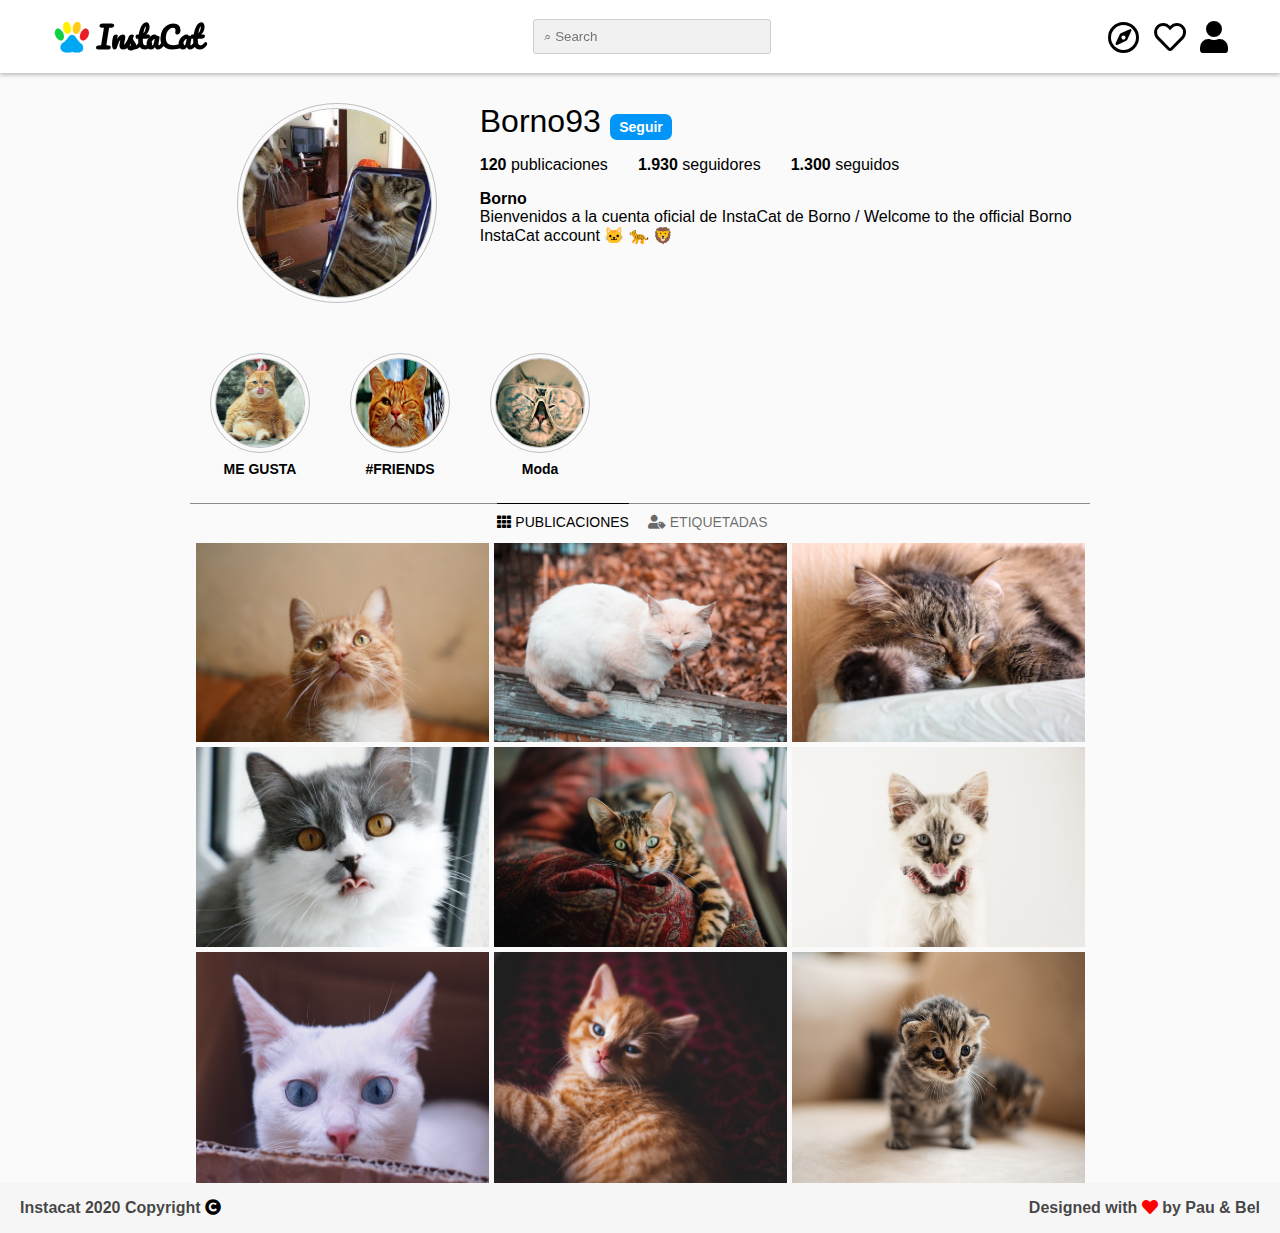
==== commit cb1a039d: "cerrar menú al clickear modal" ====
--- a/index.html
+++ b/index.html
@@ -10,57 +10,62 @@
         <link rel="icon" type="image/png" href="favicon.png">
         <title>InstaCats</title>
     </head>
-
+    
     <body>
         <!-- 
-        ███╗   ██╗ █████╗ ██╗   ██╗
-        ████╗  ██║██╔══██╗██║   ██║
-        ██╔██╗ ██║███████║██║   ██║
-        ██║╚██╗██║██╔══██║╚██╗ ██╔╝
+            ███╗   ██╗ █████╗ ██╗   ██╗
+            ████╗  ██║██╔══██╗██║   ██║
+            ██╔██╗ ██║███████║██║   ██║
+            ██║╚██╗██║██╔══██║╚██╗ ██╔╝
         ██║ ╚████║██║  ██║ ╚████╔╝ 
         ╚═╝  ╚═══╝╚═╝  ╚═╝  ╚═══╝  
-                                   
-        -->
+        
+    -->
+    <div  id="modalHeader" ></div>
         <header class="header">
             <nav class="nav">
+                
                 <div class="nav__logo">
                     <img class="nav__logo-logo" src="favicon.png" width="50" height="50">
                     <h4 class="nav__title">InstaCat</h4>
                 </div>
-
+                
                 <input class="nav__search-bar " type="search" placeholder="&#8981; Search" id="searchBarHeader" />
-
-                </form>
-                <div class="nav__icons">
-                    <i class="far fa-compass fa-2x nav__icons-icon "></i>
-
-                    <i class="far fa-heart fa-2x nav__icons-icon" id="userLikes"></i>
-
-                    <i class="fas fa-user fa-2x nav__icons-icon" id="userLogo"></i>
-
-
-
-                    <div class="nav__icons__menu-likes" id="likesMenu">
-                        <ul class="nav__icons__menu-profile__ul">
-                            <li class="nav__icons__menu-profile__ul__li"> ♥ like 1</li>
-                            <li class="nav__icons__menu-profile__ul__li"> ♥ like 2</li>
-                            <li class="nav__icons__menu-profile__ul__li"> ♥ like 3</li>
-                        </ul>
-                    </div>
-                    <div class="nav__icons__menu-profile" id="profileMenu">
-                        <ul class="nav__icons__menu-profile__ul">
+                
+            </form>
+
+                <i class="fas fa-ellipsis-h nav__responsive--menu"></i>
+            <div class="nav__icons">
+                <i class="far fa-compass fa-2x nav__icons-icon "></i>
+                
+                <i class="far fa-heart fa-2x nav__icons-icon" id="userLikes"></i>
+                
+                <i class="fas fa-user fa-2x nav__icons-icon" id="userLogo"></i>
+                
+                
+                
+                <div class="nav__icons__menu-likes" id="likesMenu">
+                    <ul class="nav__icons__menu-profile__ul">
+                        <li class="nav__icons__menu-profile__ul__li"> ♥ like 1</li>
+                        <li class="nav__icons__menu-profile__ul__li"> ♥ like 2</li>
+                        <li class="nav__icons__menu-profile__ul__li"> ♥ like 3</li>
+                    </ul>
+                </div>
+                
+                
+                <div class="nav__icons__menu-profile" id="profileMenu">
+                    <ul class="nav__icons__menu-profile__ul">
                             <li class="nav__icons__menu-profile__ul__li">Edit profile</li>
                             <li class="nav__icons__menu-profile__ul__li">Settings</li>
                             <li class="nav__icons__menu-profile__ul__li">Log out</li>
                         </ul>
-
-
-                    </div>
-            </nav>
+                        
+                    </div>
+                    
+                </nav>
             </div>
         </header>
-        <div class="modal-header" id="modalHeader"></div>
-
+        
         <div class="container">
             <!-- 
                 ██████╗ ██████╗  ██████╗ ███████╗██╗██╗     ███████╗
@@ -160,8 +165,8 @@
                     <a class="gallery__img-link">
                         <img class="gallery__img-post" data-img='1' src="images/w-1.jpg" alt="imagen de gato"
                             width="350" height="300">
-                        <span class="gallery__likes gallery__overlay"><i class="fas fa-heart"> 100</i></span>
-                        <span class="gallery__comments gallery__overlay"><i class="fas fa-comments"> 100</i></span>
+                        <span class="gallery__likes gallery__overlay"><i class="fas fa-heart"></i> 100</span>
+                        <span class="gallery__comments gallery__overlay"><i class="fas fa-comments"></i> 100</span>
                     </a>
                 </div>
                 <div class="gallery__item  gallery__grid-item2">
@@ -169,64 +174,66 @@
                         <img class="gallery__img-post" data-img='2' src="images/w-2.jpg" alt="imagen de gato"
                             width="350" height="300">
 
-                        <span class="gallery__likes gallery__overlay"><i class="fas fa-heart"> 100</i></span>
-                        <span class="gallery__comments gallery__overlay"><i class="fas fa-comments"> 100</i></span>
+                        <span class="gallery__likes gallery__overlay"><i class="fas fa-heart"></i> 100</span>
+                        <span class="gallery__comments gallery__overlay"><i class="fas fa-comments"></i> 100</span>
+
+
                     </a>
                 </div>
                 <div class="gallery__item gallery__grid-item3">
                     <a class="gallery__img-link">
                         <img class="gallery__img-post" data-img='3' src="images/w-3.jpg" alt="imagen de gato"
                             width="350" height="300">
-                        <span class="gallery__likes gallery__overlay"><i class="fas fa-heart"> 100</i></span>
-                        <span class="gallery__comments gallery__overlay"><i class="fas fa-comments"> 100</i></span>
+                        <span class="gallery__likes gallery__overlay"><i class="fas fa-heart"></i> 100</span>
+                        <span class="gallery__comments gallery__overlay"><i class="fas fa-comments"></i> 100</span>
                     </a>
                 </div>
                 <div class="gallery__item gallery__grid-item4">
                     <a class="gallery__img-link">
                         <img class="gallery__img-post" data-img='4' src="images/w-4.jpg" alt="imagen de gato"
                             width="350" height="300">
-                        <span class="gallery__likes gallery__overlay"><i class="fas fa-heart"> 100</i></span>
-                        <span class="gallery__comments gallery__overlay"><i class="fas fa-comments"> 100</i></span>
+                        <span class="gallery__likes gallery__overlay"><i class="fas fa-heart"></i> 100</span>
+                        <span class="gallery__comments gallery__overlay"><i class="fas fa-comments"></i> 100</span>
                     </a>
                 </div>
                 <div class="gallery__item gallery__grid-item4">
                     <a class="gallery__img-link">
                         <img class="gallery__img-post" data-img='5' src="images/w-5.jpg" alt="imagen de gato"
                             width="350" height="300">
-                        <span class="gallery__likes gallery__overlay"><i class="fas fa-heart"> 100</i></span>
-                        <span class="gallery__comments gallery__overlay"><i class="fas fa-comments"> 100</i></span>
+                        <span class="gallery__likes gallery__overlay"><i class="fas fa-heart"></i> 100</span>
+                        <span class="gallery__comments gallery__overlay"><i class="fas fa-comments"></i> 100</span>
                     </a>
                 </div>
                 <div class="gallery__item gallery__grid-item6">
                     <a class="gallery__img-link">
                         <img class="gallery__img-post" data-img='6' src="images/w-6.jpg" alt="imagen de gato"
                             width="350" height="300">
-                        <span class="gallery__likes gallery__overlay"><i class="fas fa-heart"> 100</i></span>
-                        <span class="gallery__comments gallery__overlay"><i class="fas fa-comments"> 100</i></span>
+                        <span class="gallery__likes gallery__overlay"><i class="fas fa-heart"></i> 100</span>
+                        <span class="gallery__comments gallery__overlay"><i class="fas fa-comments"></i> 100</span>
                     </a>
                 </div>
                 <div class="gallery__item gallery__grid-item7">
                     <a class="gallery__img-link">
                         <img class="gallery__img-post" data-img='7' src="images/w-7.jpg" alt="imagen de gato"
                             width="350" height="300">
-                        <span class="gallery__likes gallery__overlay"><i class="fas fa-heart"> 100</i></span>
-                        <span class="gallery__comments gallery__overlay"><i class="fas fa-comments"> 100</i></span>
+                        <span class="gallery__likes gallery__overlay"><i class="fas fa-heart"></i> 100</span>
+                        <span class="gallery__comments gallery__overlay"><i class="fas fa-comments"></i> 100</span>
                     </a>
                 </div>
                 <div class="gallery__item gallery__grid-item8">
                     <a class="gallery__img-link">
                         <img class="gallery__img-post" data-img='8' src="images/w-8.jpg" alt="imagen de gato"
                             width="350" height="300">
-                        <span class="gallery__likes gallery__overlay"><i class="fas fa-heart"> 100</i></span>
-                        <span class="gallery__comments gallery__overlay"><i class="fas fa-comments"> 100</i></span>
+                        <span class="gallery__likes gallery__overlay"><i class="fas fa-heart"></i> 100</span>
+                        <span class="gallery__comments gallery__overlay"><i class="fas fa-comments"></i> 100</span>
                     </a>
                 </div>
                 <div class="gallery__item gallery__grid-item9">
                     <a class="gallery__img-link">
                         <img class="gallery__img-post" data-img='9' src="images/w-9.jpg" alt="imagen de gato"
                             width="350" height="300">
-                        <span class="gallery__likes gallery__overlay"><i class="fas fa-heart"> 100</i></span>
-                        <span class="gallery__comments gallery__overlay"><i class="fas fa-comments"> 100</i></span>
+                        <span class="gallery__likes gallery__overlay"><i class="fas fa-heart"></i> 100</span>
+                        <span class="gallery__comments gallery__overlay"><i class="fas fa-comments"></i> 100</span>
                     </a>
                 </div>
             </div>
@@ -274,16 +281,16 @@
             <div>
                 <p class="footer__cr">Instacat 2020 Copyright <i class="fas fa-copyright footer__cr-logo"></i></p>
             </div>
-            <di>
+            <div>
                 <p class="footer__authors">
-                    Designed with <i class="far  footer__afa-heartuthors-logo"></i> by <b>Pau & Bel</b>
+                    Designed with <i class="fas fa-heart footer__authors-logo"></i> by <b>Pau & Bel</b>
                 </p>
-                >
-            </di </footer>
-            <script src="script.js"></script>
-            <script src="./scripts/modal.js"></script>
-            <script src="./scripts/header.js"> </script>
-            <script src="./scripts/likescmnts.js"></script>
+            </div>
+
+        </footer>
+        <script src="script.js"></script>
+        <script src="./scripts/modal.js"></script>
+        <script src="./scripts/header.js"> </script>
     </body>
 
 </html>--- a/styles/style.css
+++ b/styles/style.css
@@ -76,15 +76,16 @@
 }
 
 .nav__icons__menu-profile {
+  z-index: 6;
   position: absolute;
-  right: 0;
-  top: 110%;
+  right: -5%;
+  top: 163%;
   display: none;
   min-width: 220px;
   height: 20vh;
   background-color: #f1f1f1;
-  -webkit-box-shadow: -1px 0px 6px 2px #544b54;
-          box-shadow: -1px 0px 6px 2px #544b54;
+  -webkit-box-shadow: -1px 0px 2px 0px #544b54;
+          box-shadow: -1px 0px 2px 0px #544b54;
   border-radius: 2%;
 }
 
@@ -116,15 +117,16 @@
 }
 
 .nav__icons__menu-likes {
+  z-index: 6;
   position: absolute;
-  right: 30%;
-  top: 110%;
+  right: 20%;
+  top: 163%;
   display: none;
   min-width: 220px;
   height: 20vh;
   background-color: #f1f1f1;
-  -webkit-box-shadow: -1px 0px 6px 2px #544b54;
-          box-shadow: -1px 0px 6px 2px #544b54;
+  -webkit-box-shadow: -1px 0px 2px 0px #544b54;
+          box-shadow: -1px 0px 2px 0px #544b54;
   border-radius: 2%;
 }
 
@@ -169,6 +171,9 @@
   background-color: rgba(0, 0, 0, 0.37);
   visibility: hidden;
   color: white;
+  visibility: visible;
+  position: fixed;
+  height: 100%;
 }
 
 @-webkit-keyframes scale01 {
@@ -215,13 +220,9 @@
           transform: translate(-50%, -50%);
   -webkit-animation-fill-mode: forwards;
           animation-fill-mode: forwards;
-  width: 768px;
+  width: 800px;
   height: 600px;
-  background-color: rgba(0, 0, 0, 0.76);
-}
-
-.modal__img-container--active {
-  visibility: visible;
+  background-color: red;
 }
 
 .modal__img-container :hover {
@@ -232,6 +233,10 @@
   display: block;
   width: 100%;
   height: 100%;
+}
+
+.modal .modal__img-container--active {
+  visibility: visible;
 }
 
 .modal .modal__left,
@@ -242,40 +247,25 @@
   -webkit-transform: translateY(-50%);
           transform: translateY(-50%);
   color: rgba(255, 255, 255, 0.664);
-  background-color: rgba(0, 0, 0, 0.325);
-  visibility: hidden;
-  opacity: 0;
 }
 
 .modal .modal__left:hover,
 .modal .modal__right:hover {
-  -webkit-transition: background-color 1s, color 0.5s;
-  transition: background-color 1s, color 0.5s;
-  background-color: rgba(0, 0, 0, 0.705);
+  -webkit-transition: background-color 0.7s, color 0.3s;
+  transition: background-color 0.7s, color 0.3s;
+  background-color: rgba(0, 0, 0, 0.555);
   cursor: pointer;
   color: white;
 }
 
-.modal .modal__left--active,
-.modal .modal__right--active {
-  visibility: visible;
-  -webkit-transition: opacity 3s 0.2s;
-  transition: opacity 3s 0.2s;
-  opacity: 1;
-}
-
 .modal .modal__left {
-  left: calc(50% - 384px);
+  left: calc(50% - 400px);
   padding: 8px 10px 10px 5px;
-  border-top-right-radius: 12px;
-  border-bottom-right-radius: 12px;
 }
 
 .modal .modal__right {
-  right: calc(50% - 384px);
+  right: calc(50% - 400px);
   padding: 8px 5px 10px 10px;
-  border-top-left-radius: 12px;
-  border-bottom-left-radius: 12px;
 }
 
 .modal--active {
@@ -295,7 +285,7 @@
   position: -webkit-sticky;
   position: sticky;
   top: 0;
-  z-index: 2;
+  z-index: 10;
   border-bottom: #f8f8f8;
 }
 
@@ -330,6 +320,11 @@
 
 .header .nav__logo .nav__title {
   margin: 0;
+}
+
+.header .nav__responsive--menu {
+  display: none;
+  color: black;
 }
 
 .header .nav__search-bar {
@@ -519,6 +514,7 @@
 
 .gallery .gallery__item {
   margin: 0;
+  padding: 0;
   height: 100%;
   display: relative;
 }
@@ -559,14 +555,6 @@
           transform: translate(-50%, 50%);
 }
 
-.gallery .gallery__likes i {
-  padding: 7px;
-  -webkit-user-select: none;
-     -moz-user-select: none;
-      -ms-user-select: none;
-          user-select: none;
-}
-
 .gallery .gallery__likes:hover {
   background-color: #fff;
   -webkit-box-shadow: rgba(0, 0, 0, 0.1) 0 1px 3px;
@@ -578,14 +566,6 @@
   right: 35%;
   -webkit-transform: translate(50%, 50%);
           transform: translate(50%, 50%);
-}
-
-.gallery .gallery__comments i {
-  padding: 7px;
-  -webkit-user-select: none;
-     -moz-user-select: none;
-      -ms-user-select: none;
-          user-select: none;
 }
 
 .gallery .gallery__comments:hover {
@@ -601,6 +581,7 @@
   bottom: 12%;
   opacity: 0;
   font-size: 16px;
+  padding: 5px;
   color: #767676;
   background-color: rgba(255, 255, 255, 0.74);
   border: 1px solid transparent;
@@ -696,25 +677,6 @@
     -webkit-transform: scale(0.9);
             transform: scale(0.9);
   }
-  .modal__img-container {
-    width: 100%;
-    height: 80%;
-    display: -webkit-box;
-    display: -ms-flexbox;
-    display: flex;
-    -webkit-box-align: center;
-        -ms-flex-align: center;
-            align-items: center;
-  }
-  .modal__img-container .modal__img {
-    height: auto;
-  }
-  .modal .modal__left {
-    left: 0;
-  }
-  .modal .modal__right {
-    right: 0;
-  }
 }
 
 @media only screen and (max-width: 480px) {
@@ -726,12 +688,23 @@
   .header {
     padding: 3px 0;
   }
-  .nav__search-bar {
+  .header .nav__responsive--menu {
+    display: inline-block;
+    font-size: 30px;
+  }
+  .header .nav__search-bar {
     width: 40px;
   }
   .nav > * {
     -webkit-transform: scale(0.8);
             transform: scale(0.8);
+    margin-bottom: 5px;
+  }
+  .nav__icons {
+    display: none;
+  }
+  .modal-header {
+    top: 11%;
   }
   .footer {
     -webkit-box-orient: vertical;
@@ -747,13 +720,6 @@
   .footer div p {
     margin: 5px 0;
   }
-  .modal__img-container .modal__img {
-    height: 65%;
-  }
-  .modal .modal__left,
-  .modal .modal__right {
-    font-size: 2.5em;
-  }
 }
 
 @media only screen and (max-width: 380px) {
@@ -769,11 +735,5 @@
   .nav__search-bar {
     display: none;
   }
-  .modal__img-container {
-    height: 60%;
-  }
-  .modal__img-container .modal__img {
-    height: 75%;
-  }
 }
 /*# sourceMappingURL=style.css.map */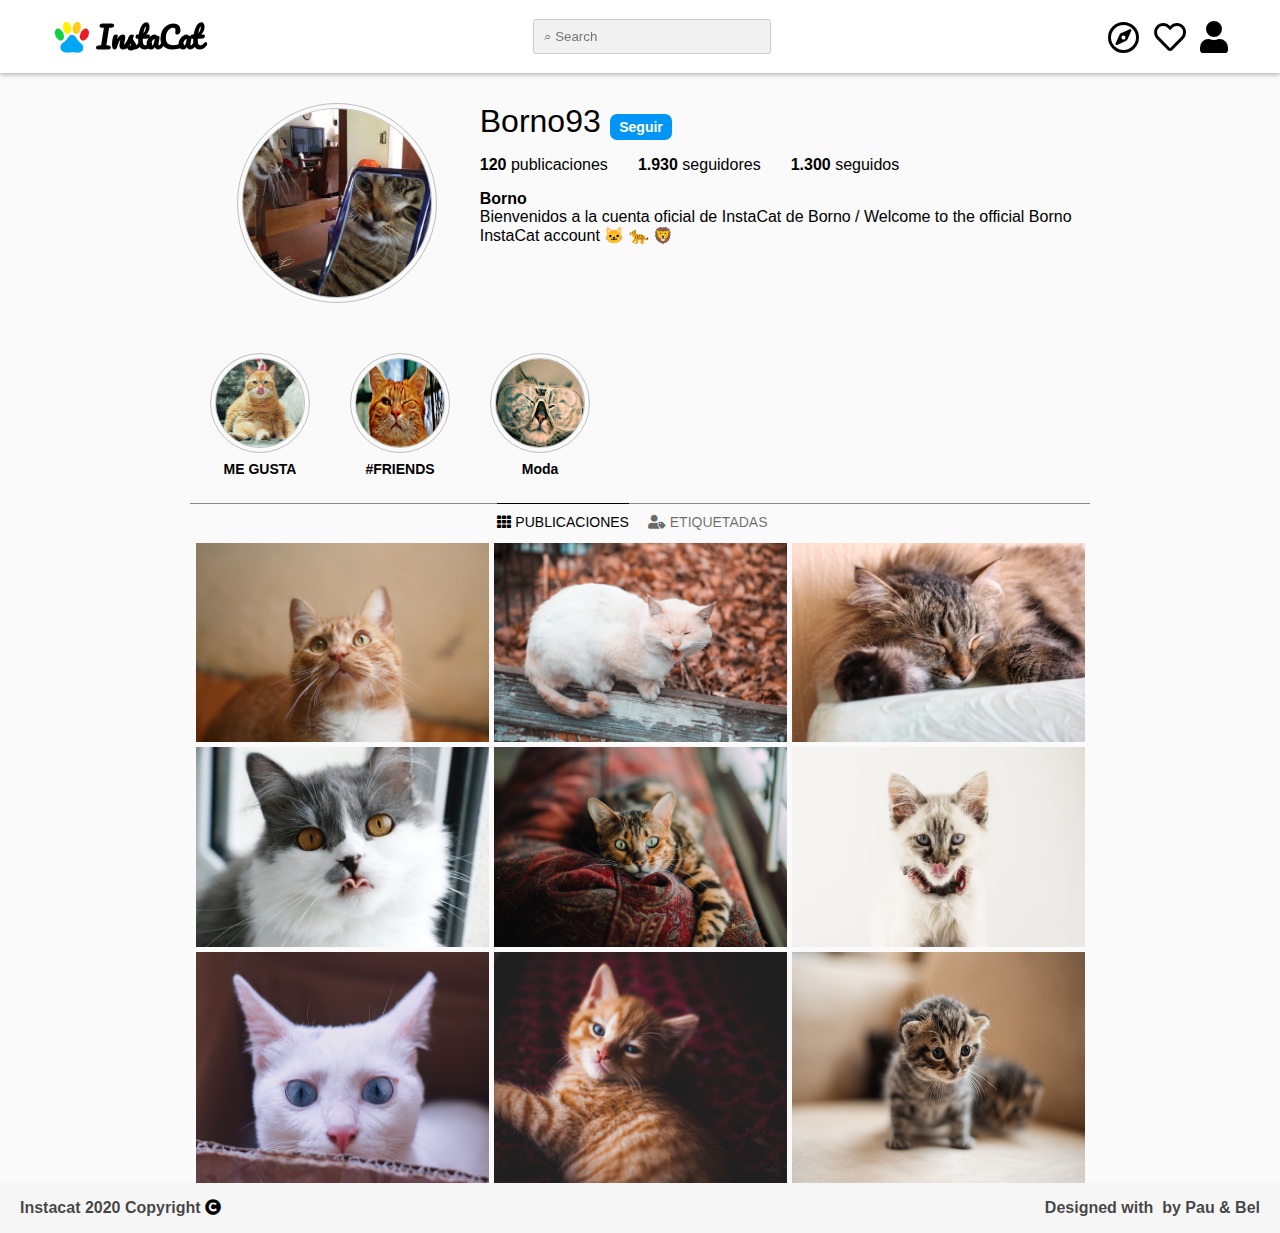
==== commit 9df21084: "vistos y solucionados los conflictos" ====
--- a/index.html
+++ b/index.html
@@ -27,14 +27,21 @@
                 
                 <div class="nav__logo">
                     <img class="nav__logo-logo" src="favicon.png" width="50" height="50">
-                    <h4 class="nav__title">InstaCat</h4>
+                    <h4 class="nav__title ">InstaCat</h4>
                 </div>
                 
                 <input class="nav__search-bar " type="search" placeholder="&#8981; Search" id="searchBarHeader" />
                 
             </form>
-
-                <i class="fas fa-ellipsis-h nav__responsive--menu"></i>
+                <i class="fas fa-ellipsis-h nav__responsive--menu nav__icons-icon" id="responsiveIcon"></i>
+                <div class="nav__icons__menu nav__icons__menu__resp" id="responsiveMenu">
+                    <ul class="nav__icons__menu__ul">
+                            <li class="nav__icons__menu__ul__li">Followers</li>
+                            <li class="nav__icons__menu__ul__li">Settings</li>
+                            <li class="nav__icons__menu__ul__li">Log out</li>
+                        </ul>
+                        
+                    </div>
             <div class="nav__icons">
                 <i class="far fa-compass fa-2x nav__icons-icon "></i>
                 
@@ -42,26 +49,25 @@
                 
                 <i class="fas fa-user fa-2x nav__icons-icon" id="userLogo"></i>
                 
-                
-                
-                <div class="nav__icons__menu-likes" id="likesMenu">
-                    <ul class="nav__icons__menu-profile__ul">
-                        <li class="nav__icons__menu-profile__ul__li"> ♥ like 1</li>
-                        <li class="nav__icons__menu-profile__ul__li"> ♥ like 2</li>
-                        <li class="nav__icons__menu-profile__ul__li"> ♥ like 3</li>
+                   
+                
+                <div class="nav__icons__menu " id="likesMenu">
+                    <ul class="nav__icons__menu__ul">
+                        <li class="nav__icons__menu__ul__li"> ♥ Michi ha comenzado a seguirte</li>
+                        <li class="nav__icons__menu__ul__li"> ♥ A Manchas le ha gustado tu foto </li>
                     </ul>
                 </div>
                 
                 
-                <div class="nav__icons__menu-profile" id="profileMenu">
-                    <ul class="nav__icons__menu-profile__ul">
-                            <li class="nav__icons__menu-profile__ul__li">Edit profile</li>
-                            <li class="nav__icons__menu-profile__ul__li">Settings</li>
-                            <li class="nav__icons__menu-profile__ul__li">Log out</li>
+                <div class="nav__icons__menu " id="profileMenu">
+                    <ul class="nav__icons__menu__ul">
+                            <li class="nav__icons__menu__ul__li"> Settings</li>
+                            <li class="nav__icons__menu__ul__li">Log out</li>
                         </ul>
                         
                     </div>
                     
+              
                 </nav>
             </div>
         </header>
@@ -165,8 +171,8 @@
                     <a class="gallery__img-link">
                         <img class="gallery__img-post" data-img='1' src="images/w-1.jpg" alt="imagen de gato"
                             width="350" height="300">
-                        <span class="gallery__likes gallery__overlay"><i class="fas fa-heart"></i> 100</span>
-                        <span class="gallery__comments gallery__overlay"><i class="fas fa-comments"></i> 100</span>
+                        <span class="gallery__likes gallery__overlay"><i class="fas fa-heart"> 100</i></span>
+                        <span class="gallery__comments gallery__overlay"><i class="fas fa-comments"> 100</i></span>
                     </a>
                 </div>
                 <div class="gallery__item  gallery__grid-item2">
@@ -174,66 +180,64 @@
                         <img class="gallery__img-post" data-img='2' src="images/w-2.jpg" alt="imagen de gato"
                             width="350" height="300">
 
-                        <span class="gallery__likes gallery__overlay"><i class="fas fa-heart"></i> 100</span>
-                        <span class="gallery__comments gallery__overlay"><i class="fas fa-comments"></i> 100</span>
-
-
+                        <span class="gallery__likes gallery__overlay"><i class="fas fa-heart"> 100</i></span>
+                        <span class="gallery__comments gallery__overlay"><i class="fas fa-comments"> 100</i></span>
                     </a>
                 </div>
                 <div class="gallery__item gallery__grid-item3">
                     <a class="gallery__img-link">
                         <img class="gallery__img-post" data-img='3' src="images/w-3.jpg" alt="imagen de gato"
                             width="350" height="300">
-                        <span class="gallery__likes gallery__overlay"><i class="fas fa-heart"></i> 100</span>
-                        <span class="gallery__comments gallery__overlay"><i class="fas fa-comments"></i> 100</span>
+                        <span class="gallery__likes gallery__overlay"><i class="fas fa-heart"> 100</i></span>
+                        <span class="gallery__comments gallery__overlay"><i class="fas fa-comments"> 100</i></span>
                     </a>
                 </div>
                 <div class="gallery__item gallery__grid-item4">
                     <a class="gallery__img-link">
                         <img class="gallery__img-post" data-img='4' src="images/w-4.jpg" alt="imagen de gato"
                             width="350" height="300">
-                        <span class="gallery__likes gallery__overlay"><i class="fas fa-heart"></i> 100</span>
-                        <span class="gallery__comments gallery__overlay"><i class="fas fa-comments"></i> 100</span>
+                        <span class="gallery__likes gallery__overlay"><i class="fas fa-heart"> 100</i></span>
+                        <span class="gallery__comments gallery__overlay"><i class="fas fa-comments"> 100</i></span>
                     </a>
                 </div>
                 <div class="gallery__item gallery__grid-item4">
                     <a class="gallery__img-link">
                         <img class="gallery__img-post" data-img='5' src="images/w-5.jpg" alt="imagen de gato"
                             width="350" height="300">
-                        <span class="gallery__likes gallery__overlay"><i class="fas fa-heart"></i> 100</span>
-                        <span class="gallery__comments gallery__overlay"><i class="fas fa-comments"></i> 100</span>
+                        <span class="gallery__likes gallery__overlay"><i class="fas fa-heart"> 100</i></span>
+                        <span class="gallery__comments gallery__overlay"><i class="fas fa-comments"> 100</i></span>
                     </a>
                 </div>
                 <div class="gallery__item gallery__grid-item6">
                     <a class="gallery__img-link">
                         <img class="gallery__img-post" data-img='6' src="images/w-6.jpg" alt="imagen de gato"
                             width="350" height="300">
-                        <span class="gallery__likes gallery__overlay"><i class="fas fa-heart"></i> 100</span>
-                        <span class="gallery__comments gallery__overlay"><i class="fas fa-comments"></i> 100</span>
+                        <span class="gallery__likes gallery__overlay"><i class="fas fa-heart"> 100</i></span>
+                        <span class="gallery__comments gallery__overlay"><i class="fas fa-comments"> 100</i></span>
                     </a>
                 </div>
                 <div class="gallery__item gallery__grid-item7">
                     <a class="gallery__img-link">
                         <img class="gallery__img-post" data-img='7' src="images/w-7.jpg" alt="imagen de gato"
                             width="350" height="300">
-                        <span class="gallery__likes gallery__overlay"><i class="fas fa-heart"></i> 100</span>
-                        <span class="gallery__comments gallery__overlay"><i class="fas fa-comments"></i> 100</span>
+                        <span class="gallery__likes gallery__overlay"><i class="fas fa-heart"> 100</i></span>
+                        <span class="gallery__comments gallery__overlay"><i class="fas fa-comments"> 100</i></span>
                     </a>
                 </div>
                 <div class="gallery__item gallery__grid-item8">
                     <a class="gallery__img-link">
                         <img class="gallery__img-post" data-img='8' src="images/w-8.jpg" alt="imagen de gato"
                             width="350" height="300">
-                        <span class="gallery__likes gallery__overlay"><i class="fas fa-heart"></i> 100</span>
-                        <span class="gallery__comments gallery__overlay"><i class="fas fa-comments"></i> 100</span>
+                        <span class="gallery__likes gallery__overlay"><i class="fas fa-heart"> 100</i></span>
+                        <span class="gallery__comments gallery__overlay"><i class="fas fa-comments"> 100</i></span>
                     </a>
                 </div>
                 <div class="gallery__item gallery__grid-item9">
                     <a class="gallery__img-link">
                         <img class="gallery__img-post" data-img='9' src="images/w-9.jpg" alt="imagen de gato"
                             width="350" height="300">
-                        <span class="gallery__likes gallery__overlay"><i class="fas fa-heart"></i> 100</span>
-                        <span class="gallery__comments gallery__overlay"><i class="fas fa-comments"></i> 100</span>
+                        <span class="gallery__likes gallery__overlay"><i class="fas fa-heart"> 100</i></span>
+                        <span class="gallery__comments gallery__overlay"><i class="fas fa-comments"> 100</i></span>
                     </a>
                 </div>
             </div>
@@ -281,16 +285,16 @@
             <div>
                 <p class="footer__cr">Instacat 2020 Copyright <i class="fas fa-copyright footer__cr-logo"></i></p>
             </div>
-            <div>
+            <di>
                 <p class="footer__authors">
-                    Designed with <i class="fas fa-heart footer__authors-logo"></i> by <b>Pau & Bel</b>
+                    Designed with <i class="far  footer__afa-heartuthors-logo"></i> by <b>Pau & Bel</b>
                 </p>
-            </div>
-
-        </footer>
-        <script src="script.js"></script>
-        <script src="./scripts/modal.js"></script>
-        <script src="./scripts/header.js"> </script>
+                
+            </di </footer>
+            <script src="script.js"></script>
+            <script src="./scripts/modal.js"></script>
+            <script src="./scripts/header.js"> </script>
+            <script src="./scripts/likescmnts.js"></script>
     </body>
 
 </html>--- a/styles/style.css
+++ b/styles/style.css
@@ -25,6 +25,68 @@
   background-color: rgba(97, 97, 97, 0.733);
 }
 
+.nav__icons__menu {
+  z-index: 6;
+  right: -30%;
+  position: absolute;
+  top: 163%;
+  display: none;
+  min-width: 240px;
+  height: 20vh;
+  background-color: white;
+  -webkit-box-shadow: -1px 0px 2px 0px #544b54;
+          box-shadow: -1px 0px 2px 0px #544b54;
+  border-radius: 2%;
+}
+
+.nav__icons__menu__resp {
+  top: 50%;
+  height: 60vh;
+}
+
+.nav__icons__menu__ul {
+  display: -webkit-box;
+  display: -ms-flexbox;
+  display: flex;
+  -webkit-box-orient: vertical;
+  -webkit-box-direction: normal;
+      -ms-flex-direction: column;
+          flex-direction: column;
+  -webkit-box-pack: center;
+      -ms-flex-pack: center;
+          justify-content: center;
+  -webkit-box-align: center;
+      -ms-flex-align: center;
+          align-items: center;
+  height: 100%;
+  width: 100%;
+  margin: 0;
+  padding: 0;
+}
+
+.nav__icons__menu__ul__li {
+  text-decoration: none;
+  display: -webkit-box;
+  display: -ms-flexbox;
+  display: flex;
+  -webkit-box-pack: center;
+      -ms-flex-pack: center;
+          justify-content: center;
+  -webkit-box-align: center;
+      -ms-flex-align: center;
+          align-items: center;
+  width: 100%;
+  height: 100%;
+  text-align: center;
+  font-size: 100%;
+  padding: 5px;
+  cursor: pointer;
+}
+
+.nav__icons__menu__ul__li:hover {
+  background-color: lightskyblue;
+}
+
 .nav__search-bar--active {
   -webkit-animation: nav-animation 0.5s 1 0s;
           animation: nav-animation 0.5s 1 0s;
@@ -39,126 +101,18 @@
           animation-fill-mode: forwards;
 }
 
-@-webkit-keyframes nav-animation {
-  from {
-    width: 20%;
-  }
-  to {
-    width: 25%;
-  }
-}
-
-@keyframes nav-animation {
-  from {
-    width: 20%;
-  }
-  to {
-    width: 25%;
-  }
-}
-
-@-webkit-keyframes nav-animation-remove {
-  from {
-    width: 25%;
-  }
-  to {
-    width: 20%;
-  }
-}
-
-@keyframes nav-animation-remove {
-  from {
-    width: 25%;
-  }
-  to {
-    width: 20%;
-  }
-}
-
-.nav__icons__menu-profile {
-  z-index: 6;
-  position: absolute;
-  right: -5%;
-  top: 163%;
-  display: none;
-  min-width: 220px;
-  height: 20vh;
-  background-color: #f1f1f1;
-  -webkit-box-shadow: -1px 0px 2px 0px #544b54;
-          box-shadow: -1px 0px 2px 0px #544b54;
-  border-radius: 2%;
-}
-
-.nav__icons__menu-profile__ul {
-  display: -webkit-box;
-  display: -ms-flexbox;
-  display: flex;
-  -webkit-box-orient: vertical;
-  -webkit-box-direction: normal;
-      -ms-flex-direction: column;
-          flex-direction: column;
-  -webkit-box-pack: space-evenly;
-      -ms-flex-pack: space-evenly;
-          justify-content: space-evenly;
-  -webkit-box-align: center;
-      -ms-flex-align: center;
-          align-items: center;
-  height: 90%;
-  width: 100%;
-  margin: 0;
-  padding: 0;
-}
-
-.nav__icons__menu-profile__ul__li {
-  text-decoration: none;
+.nav__toggle-menu {
   display: inline-block;
-  font-size: 100%;
-  cursor: pointer;
-}
-
-.nav__icons__menu-likes {
-  z-index: 6;
-  position: absolute;
-  right: 20%;
-  top: 163%;
-  display: none;
-  min-width: 220px;
-  height: 20vh;
-  background-color: #f1f1f1;
-  -webkit-box-shadow: -1px 0px 2px 0px #544b54;
-          box-shadow: -1px 0px 2px 0px #544b54;
-  border-radius: 2%;
-}
-
-.nav__icons__menu-likes__ul {
-  display: -webkit-box;
-  display: -ms-flexbox;
-  display: flex;
-  -webkit-box-orient: vertical;
-  -webkit-box-direction: normal;
-      -ms-flex-direction: column;
-          flex-direction: column;
-  -webkit-box-pack: space-evenly;
-      -ms-flex-pack: space-evenly;
-          justify-content: space-evenly;
-  -webkit-box-align: center;
-      -ms-flex-align: center;
-          align-items: center;
-  height: 90%;
-  width: 100%;
-  margin: 0;
-  padding: 0;
-}
-
-.nav__icons__menu-likes__ul__li {
-  text-decoration: none;
+  -webkit-animation: menuAnimationLoad 0.5s 1 0s ease;
+          animation: menuAnimationLoad 0.5s 1 0s ease;
+  overflow: hidden;
+}
+
+.nav__toggle-menu-responsive {
   display: inline-block;
-  font-size: 100%;
-  cursor: pointer;
-}
-
-.toggle-menu {
-  display: inline-block;
+  overflow: hidden;
+  -webkit-animation: responsiveMenu 0.5s 1 0s ease;
+          animation: responsiveMenu 0.5s 1 0s ease;
 }
 
 .modal-header {
@@ -174,6 +128,79 @@
   visibility: visible;
   position: fixed;
   height: 100%;
+  overflow: hidden;
+}
+
+@-webkit-keyframes nav-animation {
+  from {
+    width: 20%;
+  }
+  to {
+    width: 25%;
+  }
+}
+
+@keyframes nav-animation {
+  from {
+    width: 20%;
+  }
+  to {
+    width: 25%;
+  }
+}
+
+@-webkit-keyframes nav-animation-remove {
+  from {
+    width: 25%;
+  }
+  to {
+    width: 20%;
+  }
+}
+
+@keyframes nav-animation-remove {
+  from {
+    width: 25%;
+  }
+  to {
+    width: 20%;
+  }
+}
+
+@-webkit-keyframes menuAnimationLoad {
+  0% {
+    height: 0px;
+  }
+  100% {
+    height: 20vh;
+  }
+}
+
+@keyframes menuAnimationLoad {
+  0% {
+    height: 0px;
+  }
+  100% {
+    height: 20vh;
+  }
+}
+
+@-webkit-keyframes responsiveMenu {
+  0% {
+    height: 0px;
+  }
+  100% {
+    height: 60vh;
+  }
+}
+
+@keyframes responsiveMenu {
+  0% {
+    height: 0px;
+  }
+  100% {
+    height: 60vh;
+  }
 }
 
 @-webkit-keyframes scale01 {
@@ -220,9 +247,13 @@
           transform: translate(-50%, -50%);
   -webkit-animation-fill-mode: forwards;
           animation-fill-mode: forwards;
-  width: 800px;
+  width: 768px;
   height: 600px;
-  background-color: red;
+  background-color: rgba(0, 0, 0, 0.76);
+}
+
+.modal__img-container--active {
+  visibility: visible;
 }
 
 .modal__img-container :hover {
@@ -233,10 +264,6 @@
   display: block;
   width: 100%;
   height: 100%;
-}
-
-.modal .modal__img-container--active {
-  visibility: visible;
 }
 
 .modal .modal__left,
@@ -247,25 +274,40 @@
   -webkit-transform: translateY(-50%);
           transform: translateY(-50%);
   color: rgba(255, 255, 255, 0.664);
+  background-color: rgba(0, 0, 0, 0.325);
+  visibility: hidden;
+  opacity: 0;
 }
 
 .modal .modal__left:hover,
 .modal .modal__right:hover {
-  -webkit-transition: background-color 0.7s, color 0.3s;
-  transition: background-color 0.7s, color 0.3s;
-  background-color: rgba(0, 0, 0, 0.555);
+  -webkit-transition: background-color 1s, color 0.5s;
+  transition: background-color 1s, color 0.5s;
+  background-color: rgba(0, 0, 0, 0.705);
   cursor: pointer;
   color: white;
 }
 
+.modal .modal__left--active,
+.modal .modal__right--active {
+  visibility: visible;
+  -webkit-transition: opacity 3s 0.2s;
+  transition: opacity 3s 0.2s;
+  opacity: 1;
+}
+
 .modal .modal__left {
-  left: calc(50% - 400px);
+  left: calc(50% - 384px);
   padding: 8px 10px 10px 5px;
+  border-top-right-radius: 12px;
+  border-bottom-right-radius: 12px;
 }
 
 .modal .modal__right {
-  right: calc(50% - 400px);
+  right: calc(50% - 384px);
   padding: 8px 5px 10px 10px;
+  border-top-left-radius: 12px;
+  border-bottom-left-radius: 12px;
 }
 
 .modal--active {
@@ -291,6 +333,7 @@
 
 .header .nav {
   max-width: 1200px;
+  z-index: 10;
   margin: auto;
   display: -webkit-box;
   display: -ms-flexbox;
@@ -325,6 +368,7 @@
 .header .nav__responsive--menu {
   display: none;
   color: black;
+  position: relative;
 }
 
 .header .nav__search-bar {
@@ -514,7 +558,6 @@
 
 .gallery .gallery__item {
   margin: 0;
-  padding: 0;
   height: 100%;
   display: relative;
 }
@@ -555,6 +598,14 @@
           transform: translate(-50%, 50%);
 }
 
+.gallery .gallery__likes i {
+  padding: 7px;
+  -webkit-user-select: none;
+     -moz-user-select: none;
+      -ms-user-select: none;
+          user-select: none;
+}
+
 .gallery .gallery__likes:hover {
   background-color: #fff;
   -webkit-box-shadow: rgba(0, 0, 0, 0.1) 0 1px 3px;
@@ -566,6 +617,14 @@
   right: 35%;
   -webkit-transform: translate(50%, 50%);
           transform: translate(50%, 50%);
+}
+
+.gallery .gallery__comments i {
+  padding: 7px;
+  -webkit-user-select: none;
+     -moz-user-select: none;
+      -ms-user-select: none;
+          user-select: none;
 }
 
 .gallery .gallery__comments:hover {
@@ -581,7 +640,6 @@
   bottom: 12%;
   opacity: 0;
   font-size: 16px;
-  padding: 5px;
   color: #767676;
   background-color: rgba(255, 255, 255, 0.74);
   border: 1px solid transparent;
@@ -648,6 +706,9 @@
         -ms-flex-pack: center;
             justify-content: center;
     padding-top: 0;
+  }
+  .nav__icons__menu {
+    right: -5%;
   }
   .profile__user {
     width: -webkit-fit-content;
@@ -677,6 +738,25 @@
     -webkit-transform: scale(0.9);
             transform: scale(0.9);
   }
+  .modal__img-container {
+    width: 100%;
+    height: 80%;
+    display: -webkit-box;
+    display: -ms-flexbox;
+    display: flex;
+    -webkit-box-align: center;
+        -ms-flex-align: center;
+            align-items: center;
+  }
+  .modal__img-container .modal__img {
+    height: auto;
+  }
+  .modal .modal__left {
+    left: 0;
+  }
+  .modal .modal__right {
+    right: 0;
+  }
 }
 
 @media only screen and (max-width: 480px) {
@@ -692,8 +772,19 @@
     display: inline-block;
     font-size: 30px;
   }
-  .header .nav__search-bar {
-    width: 40px;
+  .header .nav {
+    -webkit-box-pack: space-evenly;
+        -ms-flex-pack: space-evenly;
+            justify-content: space-evenly;
+    padding: 0;
+  }
+  .header .nav .nav__search-bar {
+    width: 35%;
+    -webkit-animation: none;
+            animation: none;
+  }
+  .header .nav__icons__menu__resp {
+    right: -5%;
   }
   .nav > * {
     -webkit-transform: scale(0.8);
@@ -720,6 +811,19 @@
   .footer div p {
     margin: 5px 0;
   }
+  .modal__img-container .modal__img {
+    height: 65%;
+  }
+  .modal .modal__left,
+  .modal .modal__right {
+    font-size: 2.5em;
+  }
+}
+
+@media only screen and (max-width: 425px) {
+  .nav .nav__icons__menu__resp {
+    right: -7%;
+  }
 }
 
 @media only screen and (max-width: 380px) {
@@ -735,5 +839,17 @@
   .nav__search-bar {
     display: none;
   }
+  .modal__img-container {
+    height: 60%;
+  }
+  .modal__img-container .modal__img {
+    height: 75%;
+  }
+}
+
+@media only screen and (max-width: 320px) {
+  .nav .nav__icons__menu__resp {
+    right: -8%;
+  }
 }
 /*# sourceMappingURL=style.css.map */